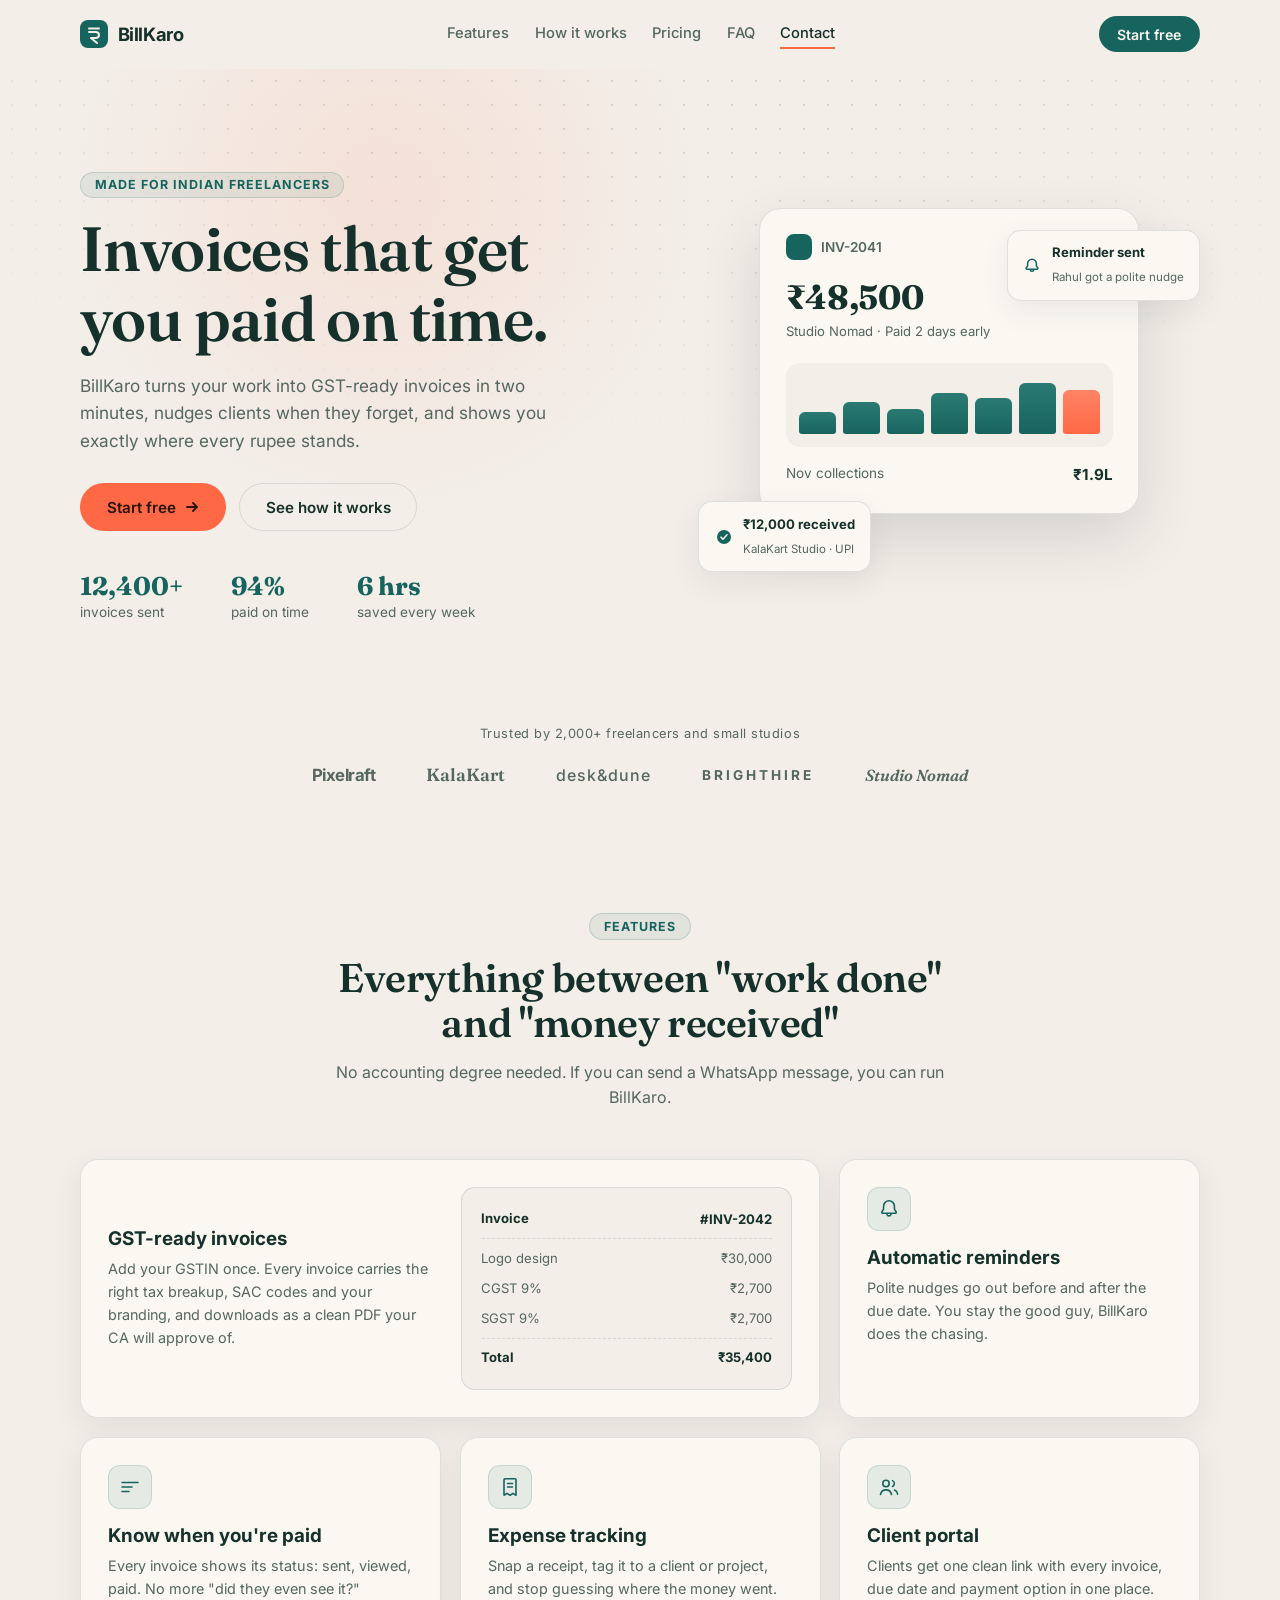
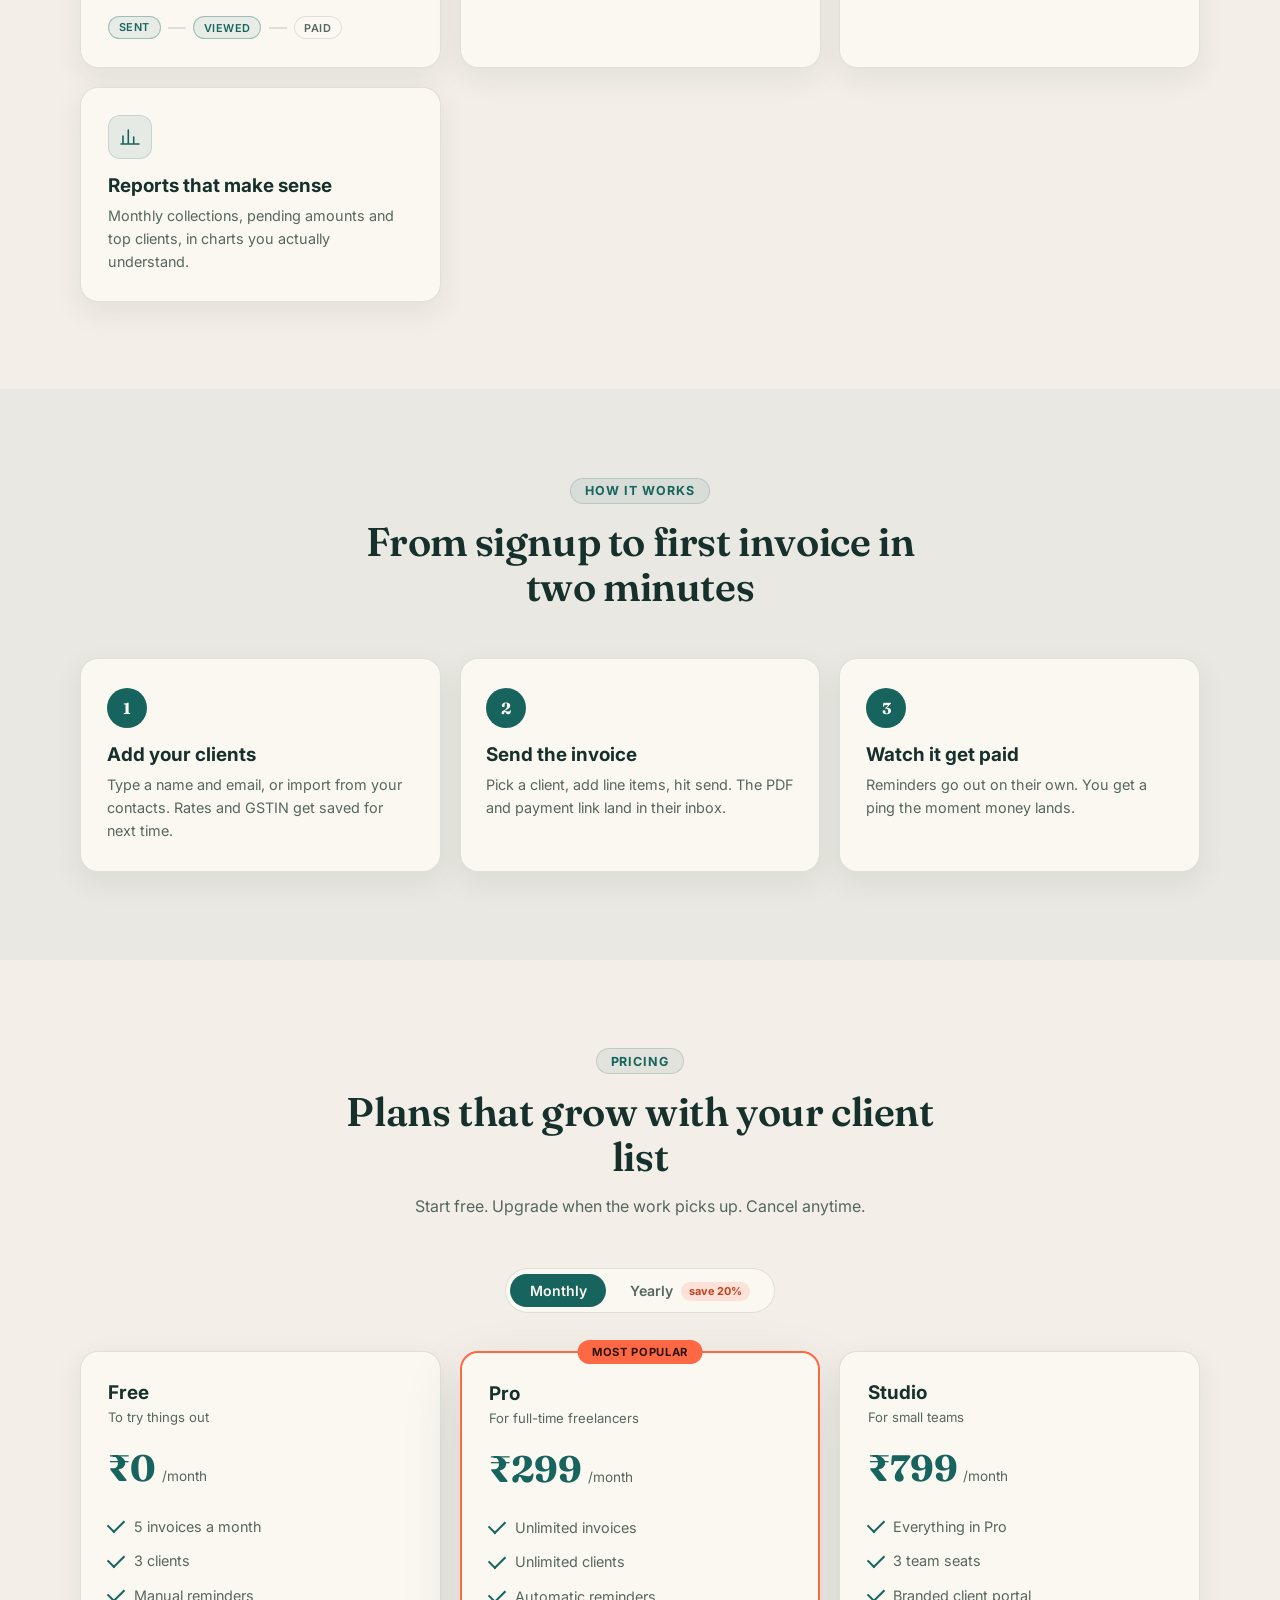
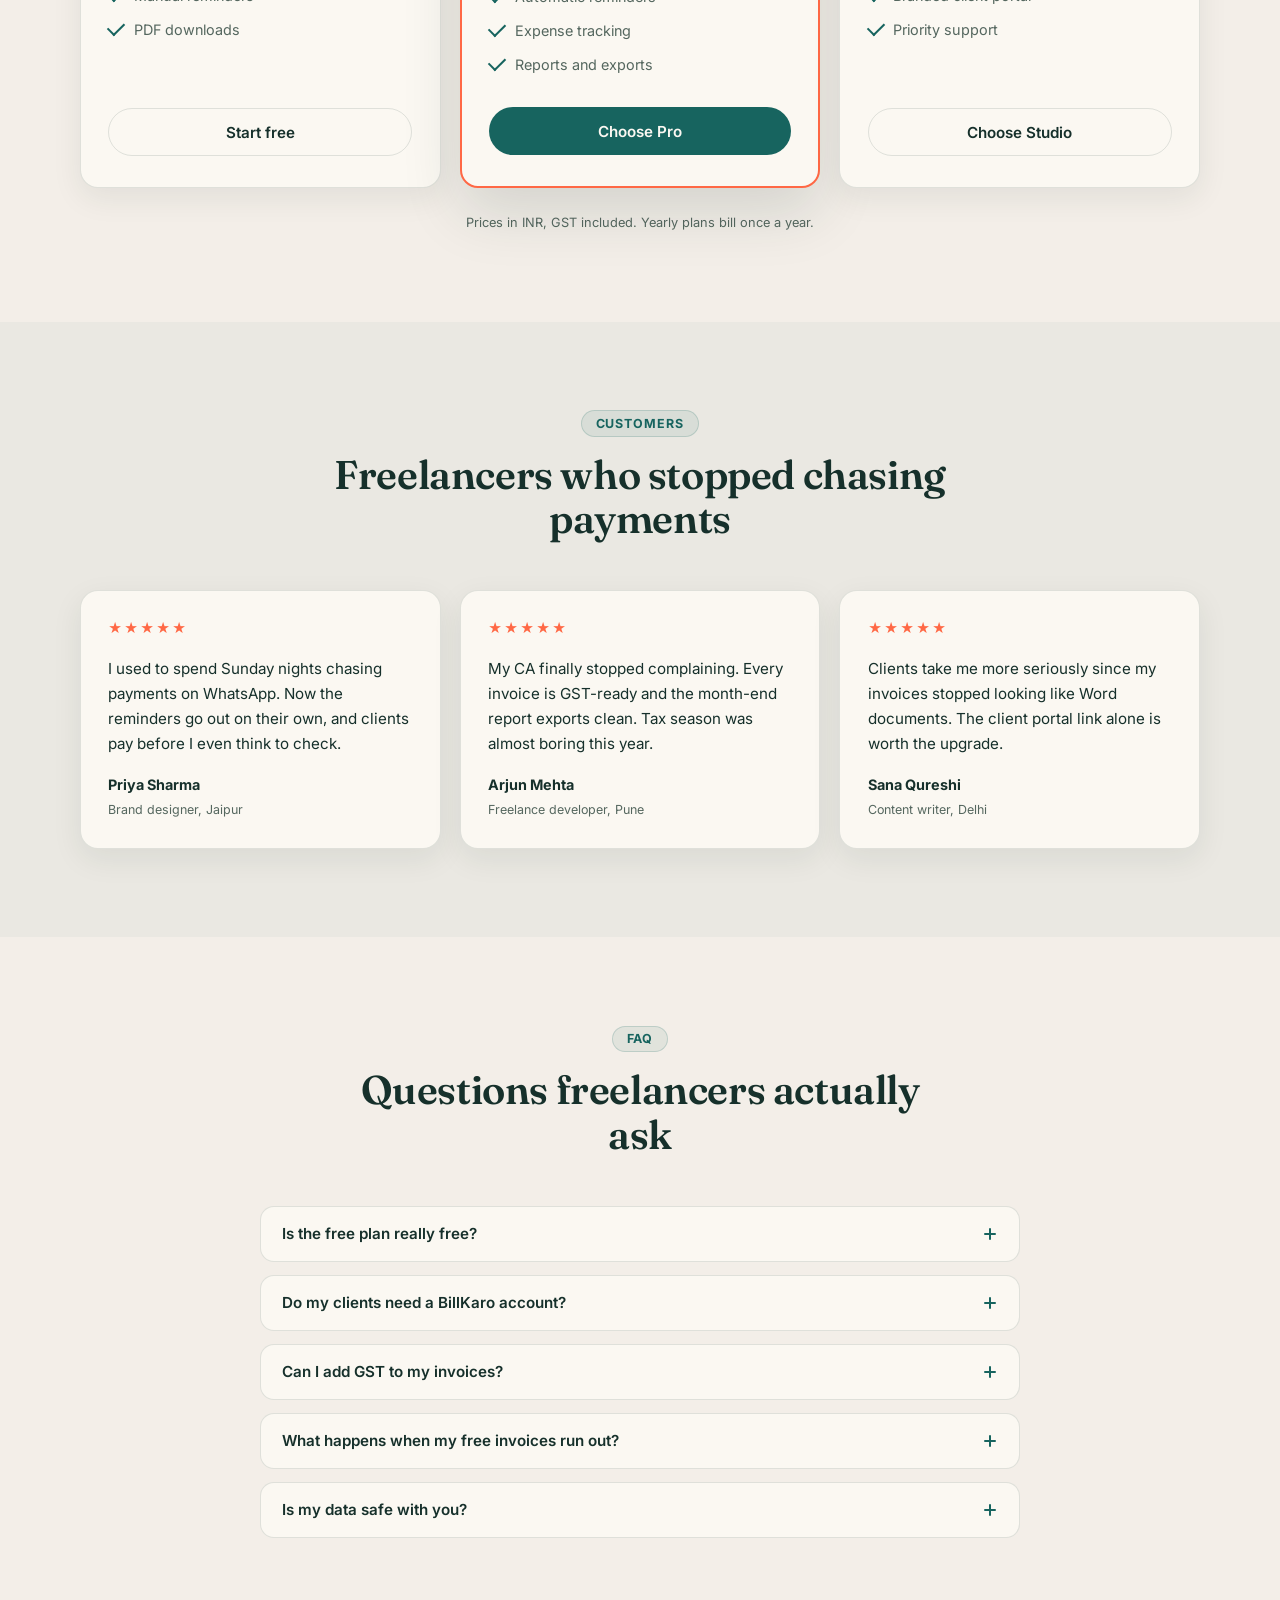
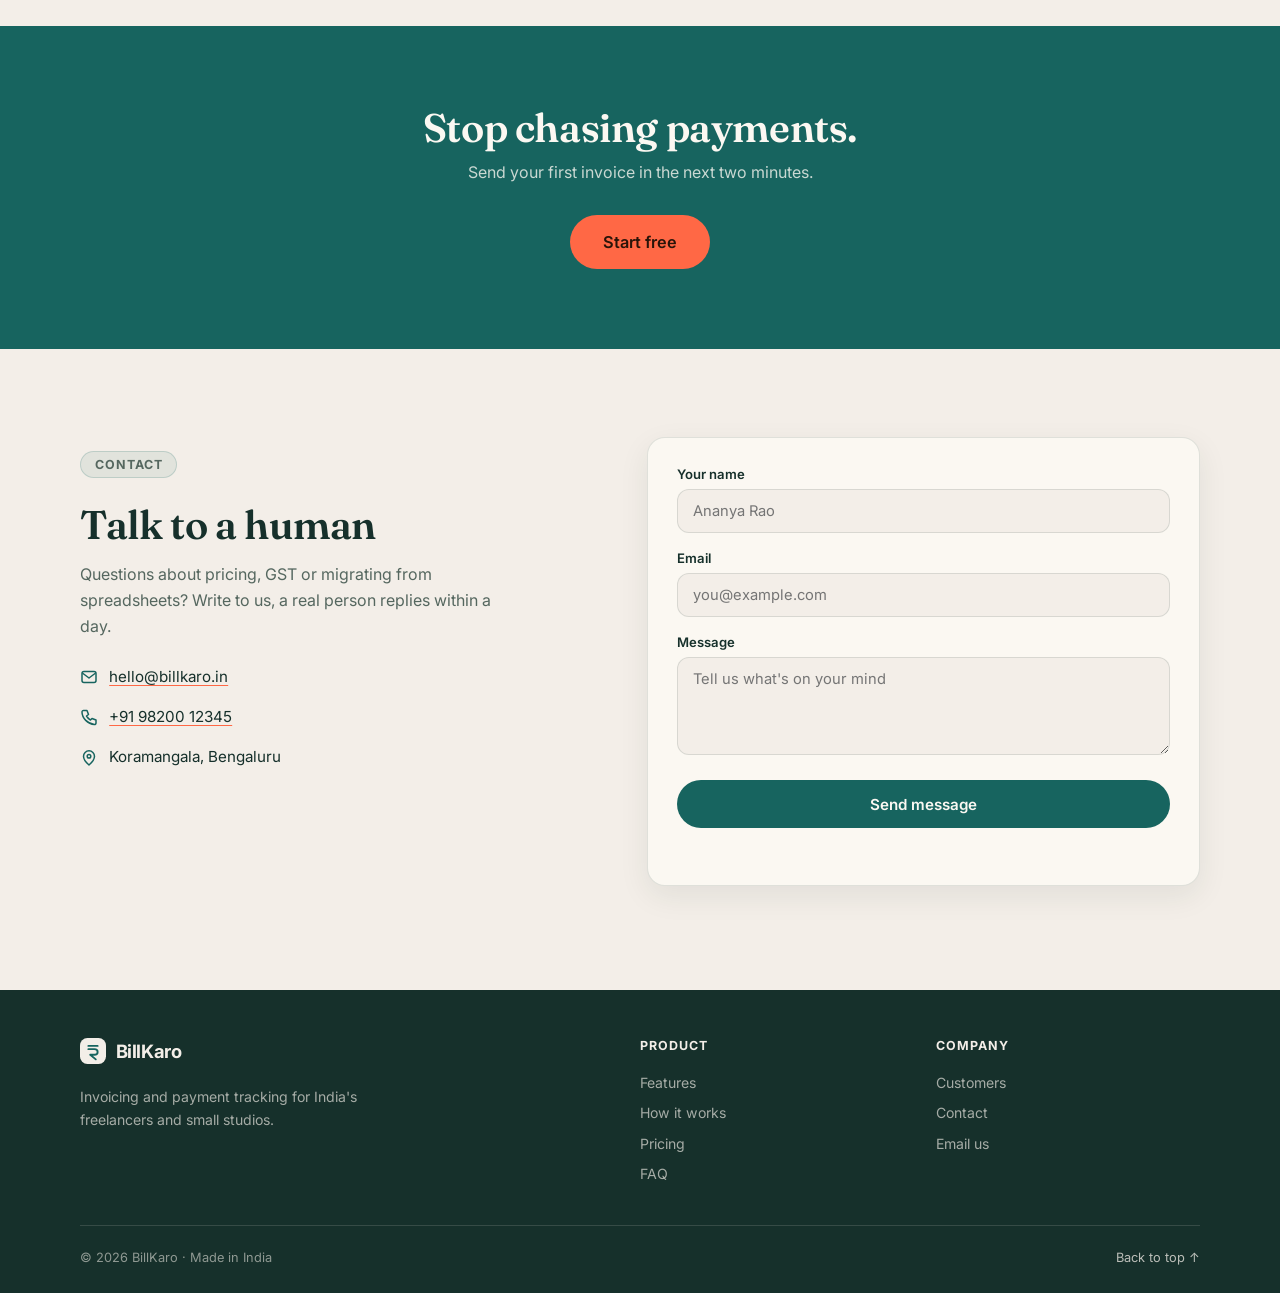
==== index.html @ c17f7e88 "Build BillKaro landing page Nav, hero with product mock, bento features, how-it-works, pricing toggl" ====
<!DOCTYPE html>
<html lang="en">
<head>
  <meta charset="UTF-8">
  <meta name="viewport" content="width=device-width, initial-scale=1.0">
  <title>BillKaro - Invoicing and payment tracking for Indian freelancers</title>
  <meta name="description" content="BillKaro helps Indian freelancers send GST-ready invoices, automate payment reminders and track every rupee. Start free, no card needed.">
  <meta property="og:title" content="BillKaro - Invoices that get you paid on time">
  <meta property="og:description" content="GST-ready invoices, automatic reminders and clean reports for Indian freelancers.">
  <meta property="og:type" content="website">
  <link rel="icon" type="image/svg+xml" href="assets/img/favicon.svg">
  <link rel="preconnect" href="https://fonts.googleapis.com">
  <link rel="preconnect" href="https://fonts.gstatic.com" crossorigin>
  <link href="https://fonts.googleapis.com/css2?family=Fraunces:opsz,wght@9..144,500;9..144,600;9..144,700&family=Inter:wght@400;500;600;700&display=swap" rel="stylesheet">
  <link rel="stylesheet" href="assets/css/styles.css">
</head>
<body>
  <a class="skip-link" href="#main">Skip to content</a>

  <header class="site-nav" id="siteNav">
    <div class="container nav-inner">
      <a class="brand" href="#top" aria-label="BillKaro home">
        <svg class="brand-mark" width="28" height="28" viewBox="0 0 28 28" fill="none" aria-hidden="true">
          <rect width="28" height="28" rx="8" fill="#17645F"/>
          <path d="M9 8.5h10M9 12h6.5c2.2 0 3.5 1.2 3.5 3s-1.3 3-3.5 3H11l6 5" stroke="#F3EEE8" stroke-width="2" stroke-linecap="round" stroke-linejoin="round"/>
        </svg>
        <span class="brand-name">BillKaro</span>
      </a>

      <nav class="nav-links" id="navLinks" aria-label="Main">
        <a href="#features">Features</a>
        <a href="#how">How it works</a>
        <a href="#pricing">Pricing</a>
        <a href="#faq">FAQ</a>
        <a href="#contact">Contact</a>
        <a href="#pricing" class="btn btn-primary btn-sm nav-cta-mobile">Start free</a>
      </nav>

      <div class="nav-actions">
        <a href="#pricing" class="btn btn-primary btn-sm">Start free</a>
        <button class="menu-toggle" id="menuToggle" aria-expanded="false" aria-controls="navLinks" aria-label="Open menu">
          <span></span><span></span><span></span>
        </button>
      </div>
    </div>
  </header>

  <main id="main">
    <!-- hero -->
    <section class="hero" id="top">
      <div class="hero-spotlight" id="heroSpotlight" aria-hidden="true"></div>
      <div class="container hero-grid">
        <div class="hero-copy">
          <p class="eyebrow reveal">Made for Indian freelancers</p>
          <h1 class="reveal">Invoices that get you paid on time.</h1>
          <p class="hero-sub reveal">BillKaro turns your work into GST-ready invoices in two minutes, nudges clients when they forget, and shows you exactly where every rupee stands.</p>
          <div class="hero-actions reveal">
            <a href="#pricing" class="btn btn-accent">Start free
              <svg width="16" height="16" viewBox="0 0 16 16" fill="none" aria-hidden="true"><path d="M3 8h10m0 0L9 4m4 4-4 4" stroke="currentColor" stroke-width="1.8" stroke-linecap="round" stroke-linejoin="round"/></svg>
            </a>
            <a href="#how" class="btn btn-ghost">See how it works</a>
          </div>
          <dl class="hero-stats reveal">
            <div class="stat">
              <dt><span class="count" data-count="12400">0</span>+</dt>
              <dd>invoices sent</dd>
            </div>
            <div class="stat">
              <dt><span class="count" data-count="94">0</span>%</dt>
              <dd>paid on time</dd>
            </div>
            <div class="stat">
              <dt><span class="count" data-count="6">0</span> hrs</dt>
              <dd>saved every week</dd>
            </div>
          </dl>
        </div>

        <div class="hero-visual reveal" aria-hidden="true">
          <div class="mock-card">
            <div class="mock-head">
              <span class="mock-logo"></span>
              <span class="mock-title">INV-2041</span>
              <span class="pill pill-paid">Paid</span>
            </div>
            <p class="mock-amount">₹48,500</p>
            <p class="mock-sub">Studio Nomad · Paid 2 days early</p>
            <div class="mock-chart">
              <span style="--h:38%"></span>
              <span style="--h:55%"></span>
              <span style="--h:44%"></span>
              <span style="--h:70%"></span>
              <span style="--h:62%"></span>
              <span style="--h:88%"></span>
              <span style="--h:76%"></span>
            </div>
            <div class="mock-foot">
              <span>Nov collections</span>
              <strong>₹1.9L</strong>
            </div>
          </div>
          <div class="float-card float-reminder">
            <svg width="18" height="18" viewBox="0 0 18 18" fill="none" aria-hidden="true"><path d="M9 2.2a4.4 4.4 0 0 0-4.4 4.4v2.4L3.2 11a.8.8 0 0 0 .7 1.2h10.2a.8.8 0 0 0 .7-1.2L13.4 9V6.6A4.4 4.4 0 0 0 9 2.2Zm-1.6 11a1.7 1.7 0 0 0 3.2 0" stroke="#17645F" stroke-width="1.5" stroke-linecap="round" stroke-linejoin="round"/></svg>
            <div>
              <strong>Reminder sent</strong>
              <span>Rahul got a polite nudge</span>
            </div>
          </div>
          <div class="float-card float-received">
            <svg width="18" height="18" viewBox="0 0 18 18" fill="none" aria-hidden="true"><circle cx="9" cy="9" r="7" fill="#17645F"/><path d="m6 9.2 2 2 4-4.4" stroke="#F3EEE8" stroke-width="1.6" stroke-linecap="round" stroke-linejoin="round"/></svg>
            <div>
              <strong>₹12,000 received</strong>
              <span>KalaKart Studio · UPI</span>
            </div>
          </div>
        </div>
      </div>
    </section>

    <!-- trust strip -->
    <section class="trust">
      <div class="container">
        <p class="trust-label reveal">Trusted by 2,000+ freelancers and small studios</p>
        <div class="trust-logos reveal" aria-label="Some of our customers">
          <span class="wordmark wm-1">Pixelraft</span>
          <span class="wordmark wm-2">KalaKart</span>
          <span class="wordmark wm-3">desk&amp;dune</span>
          <span class="wordmark wm-4">BRIGHTHIRE</span>
          <span class="wordmark wm-5">Studio Nomad</span>
        </div>
      </div>
    </section>

    <!-- features -->
    <section class="section" id="features">
      <div class="container">
        <div class="section-head reveal">
          <p class="eyebrow">Features</p>
          <h2>Everything between "work done" and "money received"</h2>
          <p class="section-sub">No accounting degree needed. If you can send a WhatsApp message, you can run BillKaro.</p>
        </div>

        <div class="bento">
          <article class="bento-card card-wide tilt reveal">
            <div class="bento-text">
              <h3>GST-ready invoices</h3>
              <p>Add your GSTIN once. Every invoice carries the right tax breakup, SAC codes and your branding, and downloads as a clean PDF your CA will approve of.</p>
            </div>
            <div class="mini-invoice" aria-hidden="true">
              <div class="mi-row mi-head"><span>Invoice</span><span>#INV-2042</span></div>
              <div class="mi-row"><span>Logo design</span><span>₹30,000</span></div>
              <div class="mi-row"><span>CGST 9%</span><span>₹2,700</span></div>
              <div class="mi-row"><span>SGST 9%</span><span>₹2,700</span></div>
              <div class="mi-row mi-total"><span>Total</span><span>₹35,400</span></div>
            </div>
          </article>

          <article class="bento-card tilt reveal">
            <span class="icon-chip" aria-hidden="true">
              <svg width="22" height="22" viewBox="0 0 22 22" fill="none"><path d="M11 2.8a5.4 5.4 0 0 0-5.4 5.4v2.9l-1.7 2.6a1 1 0 0 0 .9 1.5h12.4a1 1 0 0 0 .9-1.5l-1.7-2.6V8.2A5.4 5.4 0 0 0 11 2.8ZM9 16.4a2.1 2.1 0 0 0 4 0" stroke="#17645F" stroke-width="1.6" stroke-linecap="round" stroke-linejoin="round"/></svg>
            </span>
            <h3>Automatic reminders</h3>
            <p>Polite nudges go out before and after the due date. You stay the good guy, BillKaro does the chasing.</p>
          </article>

          <article class="bento-card tilt reveal">
            <span class="icon-chip" aria-hidden="true">
              <svg width="22" height="22" viewBox="0 0 22 22" fill="none"><path d="M3 6.5h16M3 11h10M3 15.5h7" stroke="#17645F" stroke-width="1.6" stroke-linecap="round"/></svg>
            </span>
            <h3>Know when you're paid</h3>
            <p>Every invoice shows its status: sent, viewed, paid. No more "did they even see it?"</p>
            <div class="status-line" aria-hidden="true">
              <span class="st done">Sent</span><i></i><span class="st done">Viewed</span><i></i><span class="st">Paid</span>
            </div>
          </article>

          <article class="bento-card tilt reveal">
            <span class="icon-chip" aria-hidden="true">
              <svg width="22" height="22" viewBox="0 0 22 22" fill="none"><path d="M6 2.8h10a1 1 0 0 1 1 1v15.4l-3-1.8-3 1.8-3-1.8-3 1.8V3.8a1 1 0 0 1 1-1Z" stroke="#17645F" stroke-width="1.6" stroke-linejoin="round"/><path d="M8.5 7.5h5M8.5 11h5" stroke="#17645F" stroke-width="1.6" stroke-linecap="round"/></svg>
            </span>
            <h3>Expense tracking</h3>
            <p>Snap a receipt, tag it to a client or project, and stop guessing where the money went.</p>
          </article>

          <article class="bento-card tilt reveal">
            <span class="icon-chip" aria-hidden="true">
              <svg width="22" height="22" viewBox="0 0 22 22" fill="none"><circle cx="8" cy="7.5" r="3.2" stroke="#17645F" stroke-width="1.6"/><path d="M2.5 18.5c.6-3 2.8-4.6 5.5-4.6s4.9 1.6 5.5 4.6M14.5 4.6a3.2 3.2 0 0 1 0 5.8M16.5 14.1c1.7.7 2.8 2.1 3.1 4" stroke="#17645F" stroke-width="1.6" stroke-linecap="round"/></svg>
            </span>
            <h3>Client portal</h3>
            <p>Clients get one clean link with every invoice, due date and payment option in one place.</p>
          </article>

          <article class="bento-card tilt reveal">
            <span class="icon-chip" aria-hidden="true">
              <svg width="22" height="22" viewBox="0 0 22 22" fill="none"><path d="M4 18V10M9.3 18V4M14.7 18v-7M20 18H2" stroke="#17645F" stroke-width="1.6" stroke-linecap="round"/></svg>
            </span>
            <h3>Reports that make sense</h3>
            <p>Monthly collections, pending amounts and top clients, in charts you actually understand.</p>
          </article>
        </div>
      </div>
    </section>

    <!-- how it works -->
    <section class="section section-tint" id="how">
      <div class="container">
        <div class="section-head reveal">
          <p class="eyebrow">How it works</p>
          <h2>From signup to first invoice in two minutes</h2>
        </div>
        <ol class="steps">
          <li class="step reveal">
            <span class="step-num">1</span>
            <h3>Add your clients</h3>
            <p>Type a name and email, or import from your contacts. Rates and GSTIN get saved for next time.</p>
          </li>
          <li class="step reveal">
            <span class="step-num">2</span>
            <h3>Send the invoice</h3>
            <p>Pick a client, add line items, hit send. The PDF and payment link land in their inbox.</p>
          </li>
          <li class="step reveal">
            <span class="step-num">3</span>
            <h3>Watch it get paid</h3>
            <p>Reminders go out on their own. You get a ping the moment money lands.</p>
          </li>
        </ol>
      </div>
    </section>

    <!-- pricing -->
    <section class="section" id="pricing">
      <div class="container">
        <div class="section-head reveal">
          <p class="eyebrow">Pricing</p>
          <h2>Plans that grow with your client list</h2>
          <p class="section-sub">Start free. Upgrade when the work picks up. Cancel anytime.</p>
        </div>

        <div class="billing-toggle reveal" role="group" aria-label="Billing period">
          <button type="button" class="toggle-opt active" id="optMonthly" aria-pressed="true">Monthly</button>
          <button type="button" class="toggle-opt" id="optYearly" aria-pressed="false">Yearly <span class="save-tag">save 20%</span></button>
        </div>

        <div class="plans">
          <article class="plan reveal">
            <h3>Free</h3>
            <p class="plan-for">To try things out</p>
            <p class="price"><span class="amount" data-monthly="₹0" data-yearly="₹0">₹0</span><span class="per">/month</span></p>
            <ul>
              <li>5 invoices a month</li>
              <li>3 clients</li>
              <li>Manual reminders</li>
              <li>PDF downloads</li>
            </ul>
            <button type="button" class="btn btn-ghost btn-block plan-pick" data-plan="Free">Start free</button>
          </article>

          <article class="plan plan-popular reveal">
            <span class="popular-tag">Most popular</span>
            <h3>Pro</h3>
            <p class="plan-for">For full-time freelancers</p>
            <p class="price"><span class="amount" data-monthly="₹299" data-yearly="₹239">₹299</span><span class="per">/month</span></p>
            <ul>
              <li>Unlimited invoices</li>
              <li>Unlimited clients</li>
              <li>Automatic reminders</li>
              <li>Expense tracking</li>
              <li>Reports and exports</li>
            </ul>
            <button type="button" class="btn btn-primary btn-block plan-pick" data-plan="Pro">Choose Pro</button>
          </article>

          <article class="plan reveal">
            <h3>Studio</h3>
            <p class="plan-for">For small teams</p>
            <p class="price"><span class="amount" data-monthly="₹799" data-yearly="₹639">₹799</span><span class="per">/month</span></p>
            <ul>
              <li>Everything in Pro</li>
              <li>3 team seats</li>
              <li>Branded client portal</li>
              <li>Priority support</li>
            </ul>
            <button type="button" class="btn btn-ghost btn-block plan-pick" data-plan="Studio">Choose Studio</button>
          </article>
        </div>
        <p class="plan-note reveal" id="billingNote">Prices in INR, GST included. Yearly plans bill once a year.</p>
      </div>
    </section>

    <!-- testimonials -->
    <section class="section section-tint" id="stories">
      <div class="container">
        <div class="section-head reveal">
          <p class="eyebrow">Customers</p>
          <h2>Freelancers who stopped chasing payments</h2>
        </div>
        <div class="quotes">
          <figure class="quote reveal">
            <div class="stars" aria-label="5 out of 5 stars">★★★★★</div>
            <blockquote>I used to spend Sunday nights chasing payments on WhatsApp. Now the reminders go out on their own, and clients pay before I even think to check.</blockquote>
            <figcaption>
              <strong>Priya Sharma</strong>
              <span>Brand designer, Jaipur</span>
            </figcaption>
          </figure>
          <figure class="quote reveal">
            <div class="stars" aria-label="5 out of 5 stars">★★★★★</div>
            <blockquote>My CA finally stopped complaining. Every invoice is GST-ready and the month-end report exports clean. Tax season was almost boring this year.</blockquote>
            <figcaption>
              <strong>Arjun Mehta</strong>
              <span>Freelance developer, Pune</span>
            </figcaption>
          </figure>
          <figure class="quote reveal">
            <div class="stars" aria-label="5 out of 5 stars">★★★★★</div>
            <blockquote>Clients take me more seriously since my invoices stopped looking like Word documents. The client portal link alone is worth the upgrade.</blockquote>
            <figcaption>
              <strong>Sana Qureshi</strong>
              <span>Content writer, Delhi</span>
            </figcaption>
          </figure>
        </div>
      </div>
    </section>

    <!-- faq -->
    <section class="section" id="faq">
      <div class="container container-narrow">
        <div class="section-head reveal">
          <p class="eyebrow">FAQ</p>
          <h2>Questions freelancers actually ask</h2>
        </div>
        <div class="faq-list">
          <div class="faq-item reveal">
            <button type="button" class="faq-q" aria-expanded="false">
              Is the free plan really free?
              <span class="faq-icon" aria-hidden="true"></span>
            </button>
            <div class="faq-a"><p>Yes. 5 invoices and 3 clients every month, forever, no card needed. We make money when growing freelancers upgrade to Pro.</p></div>
          </div>
          <div class="faq-item reveal">
            <button type="button" class="faq-q" aria-expanded="false">
              Do my clients need a BillKaro account?
              <span class="faq-icon" aria-hidden="true"></span>
            </button>
            <div class="faq-a"><p>No. They get an email with the invoice PDF and a payment link. Everything works from that one link, no signup on their side.</p></div>
          </div>
          <div class="faq-item reveal">
            <button type="button" class="faq-q" aria-expanded="false">
              Can I add GST to my invoices?
              <span class="faq-icon" aria-hidden="true"></span>
            </button>
            <div class="faq-a"><p>Yes. Add your GSTIN once and every invoice shows CGST, SGST or IGST with the right breakup automatically.</p></div>
          </div>
          <div class="faq-item reveal">
            <button type="button" class="faq-q" aria-expanded="false">
              What happens when my free invoices run out?
              <span class="faq-icon" aria-hidden="true"></span>
            </button>
            <div class="faq-a"><p>Nothing scary. Your data stays safe, you can still view everything, and new invoices wait until the month resets or you upgrade.</p></div>
          </div>
          <div class="faq-item reveal">
            <button type="button" class="faq-q" aria-expanded="false">
              Is my data safe with you?
              <span class="faq-icon" aria-hidden="true"></span>
            </button>
            <div class="faq-a"><p>Your data is encrypted, backed up daily, and never sold. Export everything and leave anytime with two clicks.</p></div>
          </div>
        </div>
      </div>
    </section>

    <!-- cta band -->
    <section class="cta-band">
      <div class="container cta-inner reveal">
        <h2>Stop chasing payments.</h2>
        <p>Send your first invoice in the next two minutes.</p>
        <a href="#pricing" class="btn btn-accent btn-lg">Start free</a>
      </div>
    </section>

    <!-- contact -->
    <section class="section" id="contact">
      <div class="container contact-grid">
        <div class="contact-copy reveal">
          <p class="eyebrow">Contact</p>
          <h2>Talk to a human</h2>
          <p>Questions about pricing, GST or migrating from spreadsheets? Write to us, a real person replies within a day.</p>
          <ul class="contact-list">
            <li>
              <svg width="18" height="18" viewBox="0 0 18 18" fill="none" aria-hidden="true"><rect x="2" y="3.5" width="14" height="11" rx="2" stroke="#17645F" stroke-width="1.5"/><path d="m3 5.5 6 4.5 6-4.5" stroke="#17645F" stroke-width="1.5" stroke-linecap="round" stroke-linejoin="round"/></svg>
              <a href="mailto:hello@billkaro.in">hello@billkaro.in</a>
            </li>
            <li>
              <svg width="18" height="18" viewBox="0 0 18 18" fill="none" aria-hidden="true"><path d="M4 2.5h3l1.5 4-2 1.5a11 11 0 0 0 4 4L12 10.5l4 1.5v3a1.5 1.5 0 0 1-1.6 1.5C7.8 16 2 10.2 2 4.1A1.5 1.5 0 0 1 4 2.5Z" stroke="#17645F" stroke-width="1.5" stroke-linejoin="round"/></svg>
              <a href="tel:+919820012345">+91 98200 12345</a>
            </li>
            <li>
              <svg width="18" height="18" viewBox="0 0 18 18" fill="none" aria-hidden="true"><path d="M9 16s5.5-4.6 5.5-8.7A5.5 5.5 0 0 0 3.5 7.3C3.5 11.4 9 16 9 16Z" stroke="#17645F" stroke-width="1.5" stroke-linejoin="round"/><circle cx="9" cy="7.3" r="1.8" stroke="#17645F" stroke-width="1.5"/></svg>
              <span>Koramangala, Bengaluru</span>
            </li>
          </ul>
        </div>

        <div class="contact-form-wrap reveal">
          <form id="contactForm" class="contact-form" novalidate>
            <div class="field">
              <label for="cfName">Your name</label>
              <input type="text" id="cfName" name="name" autocomplete="name" placeholder="Ananya Rao">
              <p class="field-error" id="errName" hidden></p>
            </div>
            <div class="field">
              <label for="cfEmail">Email</label>
              <input type="email" id="cfEmail" name="email" autocomplete="email" placeholder="you@example.com">
              <p class="field-error" id="errEmail" hidden></p>
            </div>
            <div class="field">
              <label for="cfMsg">Message</label>
              <textarea id="cfMsg" name="message" rows="4" placeholder="Tell us what's on your mind"></textarea>
              <p class="field-error" id="errMsg" hidden></p>
            </div>
            <input type="text" name="company" id="cfCompany" class="hp-field" tabindex="-1" autocomplete="off" aria-hidden="true">
            <button type="submit" class="btn btn-primary btn-block" id="cfSubmit">Send message</button>
            <p class="form-note" id="formNote" role="status"></p>
          </form>
          <div class="form-success" id="formSuccess" hidden>
            <svg width="44" height="44" viewBox="0 0 44 44" fill="none" aria-hidden="true"><circle cx="22" cy="22" r="20" fill="#17645F"/><path d="m14 22.5 5.5 5.5L30 17" stroke="#F3EEE8" stroke-width="2.5" stroke-linecap="round" stroke-linejoin="round"/></svg>
            <h3>Message sent</h3>
            <p id="successText">Thanks! We'll write back within a day.</p>
            <button type="button" class="btn btn-ghost" id="sendAnother">Send another message</button>
          </div>
        </div>
      </div>
    </section>
  </main>

  <footer class="site-footer">
    <div class="container footer-grid">
      <div class="footer-brand">
        <a class="brand" href="#top" aria-label="BillKaro home">
          <svg class="brand-mark" width="26" height="26" viewBox="0 0 28 28" fill="none" aria-hidden="true">
            <rect width="28" height="28" rx="8" fill="#F3EEE8"/>
            <path d="M9 8.5h10M9 12h6.5c2.2 0 3.5 1.2 3.5 3s-1.3 3-3.5 3H11l6 5" stroke="#17645F" stroke-width="2" stroke-linecap="round" stroke-linejoin="round"/>
          </svg>
          <span class="brand-name">BillKaro</span>
        </a>
        <p>Invoicing and payment tracking for India's freelancers and small studios.</p>
      </div>
      <nav class="footer-col" aria-label="Product">
        <h4>Product</h4>
        <a href="#features">Features</a>
        <a href="#how">How it works</a>
        <a href="#pricing">Pricing</a>
        <a href="#faq">FAQ</a>
      </nav>
      <nav class="footer-col" aria-label="Company">
        <h4>Company</h4>
        <a href="#stories">Customers</a>
        <a href="#contact">Contact</a>
        <a href="mailto:hello@billkaro.in">Email us</a>
      </nav>
    </div>
    <div class="container footer-bottom">
      <p>© <span id="year">2026</span> BillKaro · Made in India</p>
      <a href="#top" class="to-top-link">Back to top ↑</a>
    </div>
  </footer>

  <button type="button" class="to-top" id="toTop" aria-label="Back to top" hidden>↑</button>

  <script src="assets/js/main.js" defer></script>
</body>
</html>
---- assets/css/styles.css ----
/* BillKaro styles
   Palette: ivory base, teal secondary, coral only for CTAs and highlights */

:root {
  --bg: #F3EEE8;
  --surface: #FBF8F2;
  --ink: #16302B;
  --muted: #55675F;
  --teal: #17645F;
  --teal-dark: #0F4A46;
  --coral: #FF6845;
  --coral-dark: #C2401F;
  --line: rgba(22, 48, 43, 0.12);
  --radius: 18px;
  --shadow: 0 10px 30px rgba(22, 48, 43, 0.08);
  --shadow-lg: 0 24px 60px rgba(22, 48, 43, 0.14);
}

* { box-sizing: border-box; margin: 0; padding: 0; }

html { scroll-behavior: smooth; }

body {
  font-family: "Inter", system-ui, -apple-system, sans-serif;
  background: var(--bg);
  color: var(--ink);
  line-height: 1.6;
  overflow-x: hidden;
}

img, svg { display: block; max-width: 100%; }
a { color: inherit; }

h1, h2, h3 {
  font-family: "Fraunces", Georgia, serif;
  font-weight: 600;
  line-height: 1.12;
  letter-spacing: -0.01em;
}

h1 { font-size: clamp(2.4rem, 5.2vw, 3.9rem); }
h2 { font-size: clamp(1.7rem, 3.4vw, 2.5rem); }
h3 { font-size: 1.18rem; font-family: "Inter", sans-serif; font-weight: 700; letter-spacing: 0; }

.container {
  width: min(1120px, 92%);
  margin: 0 auto;
}

.container-narrow { width: min(760px, 92%); }

.skip-link {
  position: absolute;
  left: 1rem;
  top: -4rem;
  background: var(--teal);
  color: #fff;
  padding: 0.6rem 1rem;
  border-radius: 8px;
  z-index: 200;
  transition: top 0.2s;
}
.skip-link:focus { top: 1rem; }

/* buttons */
.btn {
  display: inline-flex;
  align-items: center;
  justify-content: center;
  gap: 0.5rem;
  padding: 0.85rem 1.6rem;
  border-radius: 999px;
  border: 1.5px solid transparent;
  font: 600 0.95rem "Inter", sans-serif;
  text-decoration: none;
  cursor: pointer;
  transition: transform 0.15s ease, box-shadow 0.15s ease, background 0.15s ease;
}
.btn:active { transform: translateY(1px); }
.btn-primary { background: var(--teal); color: #FBF8F2; }
.btn-primary:hover { background: var(--teal-dark); box-shadow: var(--shadow); }
.btn-accent { background: var(--coral); color: #2A1409; }
.btn-accent:hover { box-shadow: 0 12px 28px rgba(255, 104, 69, 0.35); transform: translateY(-2px); }
.btn-ghost { border-color: var(--line); color: var(--ink); background: transparent; }
.btn-ghost:hover { border-color: var(--teal); color: var(--teal); }
.btn-sm { padding: 0.55rem 1.1rem; font-size: 0.88rem; }
.btn-lg { padding: 1rem 2rem; font-size: 1.02rem; }
.btn-block { width: 100%; }

.eyebrow {
  display: inline-block;
  font: 700 0.78rem "Inter", sans-serif;
  letter-spacing: 0.08em;
  text-transform: uppercase;
  color: var(--teal);
  background: rgba(23, 100, 95, 0.08);
  border: 1px solid rgba(23, 100, 95, 0.18);
  padding: 0.3rem 0.85rem;
  border-radius: 999px;
  margin-bottom: 1rem;
}

/* nav */
.site-nav {
  position: sticky;
  top: 0;
  z-index: 100;
  background: rgba(243, 238, 232, 0.82);
  backdrop-filter: blur(12px);
  -webkit-backdrop-filter: blur(12px);
  border-bottom: 1px solid transparent;
  transition: border-color 0.2s, box-shadow 0.2s;
}
.site-nav.scrolled { border-bottom-color: var(--line); box-shadow: 0 4px 20px rgba(22, 48, 43, 0.06); }

.nav-inner {
  display: flex;
  align-items: center;
  justify-content: space-between;
  gap: 1rem;
  height: 68px;
}

.brand { display: inline-flex; align-items: center; gap: 0.6rem; text-decoration: none; }
.brand-name { font: 700 1.15rem "Inter", sans-serif; letter-spacing: -0.02em; }

.nav-links { display: flex; align-items: center; gap: 1.6rem; }
.nav-links a {
  text-decoration: none;
  font: 500 0.92rem "Inter", sans-serif;
  color: var(--muted);
  padding: 0.3rem 0;
  border-bottom: 2px solid transparent;
  transition: color 0.15s, border-color 0.15s;
}
.nav-links a:hover, .nav-links a.active { color: var(--ink); border-bottom-color: var(--coral); }
.nav-cta-mobile { display: none; }

.nav-actions { display: flex; align-items: center; gap: 0.7rem; }

.menu-toggle {
  display: none;
  flex-direction: column;
  gap: 5px;
  background: none;
  border: 0;
  padding: 8px;
  cursor: pointer;
}
.menu-toggle span {
  width: 22px;
  height: 2px;
  background: var(--ink);
  border-radius: 2px;
  transition: transform 0.2s, opacity 0.2s;
}
.menu-toggle[aria-expanded="true"] span:nth-child(1) { transform: translateY(7px) rotate(45deg); }
.menu-toggle[aria-expanded="true"] span:nth-child(2) { opacity: 0; }
.menu-toggle[aria-expanded="true"] span:nth-child(3) { transform: translateY(-7px) rotate(-45deg); }

/* hero */
.hero {
  position: relative;
  padding: clamp(3.5rem, 8vw, 6.5rem) 0 clamp(3rem, 6vw, 5rem);
  background-image: radial-gradient(rgba(22, 48, 43, 0.13) 1px, transparent 1px);
  background-size: 24px 24px;
  overflow: hidden;
}
.hero::before {
  content: "";
  position: absolute;
  inset: 0;
  background: radial-gradient(ellipse 70% 60% at 50% 0%, transparent 30%, var(--bg) 100%);
  pointer-events: none;
}

.hero-spotlight {
  position: absolute;
  inset: 0;
  background: radial-gradient(480px circle at var(--mx, 30%) var(--my, 20%), rgba(255, 104, 69, 0.10), transparent 65%);
  pointer-events: none;
}

.hero-grid {
  position: relative;
  display: grid;
  grid-template-columns: 1.05fr 0.95fr;
  gap: clamp(2rem, 5vw, 4rem);
  align-items: center;
}

.hero-sub {
  font-size: 1.08rem;
  color: var(--muted);
  max-width: 46ch;
  margin: 1.1rem 0 1.8rem;
}

.hero-actions { display: flex; flex-wrap: wrap; gap: 0.8rem; margin-bottom: 2.4rem; }

.hero-stats {
  display: flex;
  gap: clamp(1.5rem, 4vw, 3rem);
  flex-wrap: wrap;
}
.hero-stats .stat dt {
  font: 700 1.6rem "Fraunces", serif;
  color: var(--teal);
}
.hero-stats .stat dd { font-size: 0.85rem; color: var(--muted); }

/* hero mock */
.hero-visual { position: relative; min-height: 380px; }

.mock-card {
  background: var(--surface);
  border: 1px solid var(--line);
  border-radius: 22px;
  box-shadow: var(--shadow-lg);
  padding: 1.6rem;
  max-width: 380px;
  margin: 0 auto;
  position: relative;
  z-index: 1;
}
.mock-head { display: flex; align-items: center; gap: 0.6rem; margin-bottom: 1rem; }
.mock-logo {
  width: 26px; height: 26px;
  border-radius: 8px;
  background: var(--teal);
}
.mock-title { font: 600 0.85rem "Inter", sans-serif; color: var(--muted); }
.pill {
  margin-left: auto;
  font: 700 0.7rem "Inter", sans-serif;
  letter-spacing: 0.05em;
  text-transform: uppercase;
  padding: 0.25rem 0.7rem;
  border-radius: 999px;
}
.pill-paid { background: rgba(23, 100, 95, 0.12); color: var(--teal); }
.mock-amount { font: 700 2.1rem "Fraunces", serif; letter-spacing: -0.01em; }
.mock-sub { font-size: 0.82rem; color: var(--muted); margin: 0.2rem 0 1.3rem; }

.mock-chart {
  display: flex;
  align-items: flex-end;
  gap: 7px;
  height: 84px;
  padding: 0.8rem;
  background: var(--bg);
  border-radius: 14px;
  margin-bottom: 1rem;
}
.mock-chart span {
  flex: 1;
  height: var(--h, 50%);
  min-height: 8%;
  border-radius: 6px 6px 3px 3px;
  background: linear-gradient(180deg, #2A7A73, var(--teal));
}
.mock-chart span:last-child { background: linear-gradient(180deg, #FF8465, var(--coral)); }

.mock-foot {
  display: flex;
  justify-content: space-between;
  font-size: 0.85rem;
  color: var(--muted);
}
.mock-foot strong { color: var(--ink); font-size: 0.95rem; }

.float-card {
  position: absolute;
  display: flex;
  align-items: center;
  gap: 0.65rem;
  background: var(--surface);
  border: 1px solid var(--line);
  border-radius: 14px;
  box-shadow: var(--shadow);
  padding: 0.7rem 0.95rem;
  z-index: 2;
}
.float-card strong { display: block; font-size: 0.82rem; }
.float-card span { font-size: 0.72rem; color: var(--muted); }
.float-reminder { top: 6%; right: 0; }
.float-received { bottom: 4%; left: 0; }

/* trust strip */
.trust { padding: 1.5rem 0 2.5rem; }
.trust-label { text-align: center; font-size: 0.8rem; color: var(--muted); letter-spacing: 0.04em; margin-bottom: 1.2rem; }
.trust-logos {
  display: flex;
  justify-content: center;
  align-items: center;
  gap: clamp(1.4rem, 4.5vw, 3.2rem);
  flex-wrap: wrap;
  opacity: 0.75;
}
.wordmark { white-space: nowrap; color: var(--muted); }
.wm-1 { font: 700 1.05rem "Inter", sans-serif; letter-spacing: -0.03em; }
.wm-2 { font: 600 1.1rem "Fraunces", serif; }
.wm-3 { font: 500 1rem "Inter", sans-serif; letter-spacing: 0.06em; }
.wm-4 { font: 700 0.85rem "Inter", sans-serif; letter-spacing: 0.22em; }
.wm-5 { font: 600 1rem "Fraunces", serif; font-style: italic; }

/* generic sections */
.section { padding: clamp(3.5rem, 7vw, 5.5rem) 0; }
.section-tint { background: rgba(23, 100, 95, 0.045); }
.section-head { text-align: center; max-width: 620px; margin: 0 auto 3rem; }
.section-sub { color: var(--muted); margin-top: 0.9rem; }

/* bento */
.bento {
  display: grid;
  grid-template-columns: repeat(6, 1fr);
  gap: 1.2rem;
}
.bento-card {
  grid-column: span 2;
  background: var(--surface);
  border: 1px solid var(--line);
  border-radius: var(--radius);
  padding: 1.7rem;
  box-shadow: var(--shadow);
  transition: box-shadow 0.2s ease;
  transform-style: preserve-3d;
  will-change: transform;
}
.bento-card:hover { box-shadow: var(--shadow-lg); }
.bento-card h3 { margin: 1rem 0 0.5rem; }
.bento-card p { font-size: 0.9rem; color: var(--muted); }
.card-wide {
  grid-column: span 4;
  display: grid;
  grid-template-columns: 1fr 1fr;
  gap: 1.4rem;
  align-items: center;
}
.card-wide h3 { margin-top: 0; }

.icon-chip {
  display: inline-flex;
  align-items: center;
  justify-content: center;
  width: 44px;
  height: 44px;
  border-radius: 12px;
  background: rgba(23, 100, 95, 0.09);
  border: 1px solid rgba(23, 100, 95, 0.16);
}

.mini-invoice {
  background: var(--bg);
  border: 1px solid var(--line);
  border-radius: 14px;
  padding: 1rem 1.2rem;
  font-size: 0.82rem;
}
.mi-row { display: flex; justify-content: space-between; padding: 0.28rem 0; color: var(--muted); }
.mi-head { font-weight: 700; color: var(--ink); border-bottom: 1px dashed var(--line); margin-bottom: 0.3rem; padding-bottom: 0.5rem; }
.mi-total { font-weight: 700; color: var(--ink); border-top: 1px dashed var(--line); margin-top: 0.3rem; padding-top: 0.5rem; }

.status-line {
  display: flex;
  align-items: center;
  gap: 0.45rem;
  margin-top: 1rem;
}
.status-line .st {
  font: 600 0.68rem "Inter", sans-serif;
  letter-spacing: 0.05em;
  text-transform: uppercase;
  color: var(--muted);
  border: 1px solid var(--line);
  padding: 0.22rem 0.6rem;
  border-radius: 999px;
}
.status-line .st.done { color: var(--teal); border-color: rgba(23, 100, 95, 0.35); background: rgba(23, 100, 95, 0.08); }
.status-line i { flex: 1; max-width: 18px; height: 1.5px; background: var(--line); }

/* steps */
.steps {
  display: grid;
  grid-template-columns: repeat(3, 1fr);
  gap: 1.2rem;
  list-style: none;
  counter-reset: step;
  position: relative;
}
.step {
  background: var(--surface);
  border: 1px solid var(--line);
  border-radius: var(--radius);
  padding: 1.8rem 1.6rem;
  box-shadow: var(--shadow);
  position: relative;
}
.step-num {
  display: inline-flex;
  align-items: center;
  justify-content: center;
  width: 40px;
  height: 40px;
  border-radius: 50%;
  background: var(--teal);
  color: #FBF8F2;
  font: 700 1rem "Fraunces", serif;
  margin-bottom: 1rem;
}
.step h3 { margin-bottom: 0.5rem; }
.step p { font-size: 0.9rem; color: var(--muted); }

/* pricing */
.billing-toggle {
  display: flex;
  justify-content: center;
  gap: 0.3rem;
  background: var(--surface);
  border: 1px solid var(--line);
  border-radius: 999px;
  padding: 0.3rem;
  width: max-content;
  margin: 0 auto 2.4rem;
}
.toggle-opt {
  border: 0;
  background: transparent;
  padding: 0.5rem 1.2rem;
  border-radius: 999px;
  font: 600 0.88rem "Inter", sans-serif;
  color: var(--muted);
  cursor: pointer;
  transition: background 0.15s, color 0.15s;
}
.toggle-opt.active { background: var(--teal); color: #FBF8F2; }
.save-tag {
  font-size: 0.68rem;
  font-weight: 700;
  color: var(--coral-dark);
  background: rgba(255, 104, 69, 0.15);
  padding: 0.15rem 0.5rem;
  border-radius: 999px;
  margin-left: 0.3rem;
}
.toggle-opt.active .save-tag { background: rgba(251, 248, 242, 0.2); color: #FBF8F2; }

.plans {
  display: grid;
  grid-template-columns: repeat(3, 1fr);
  gap: 1.2rem;
  align-items: stretch;
}
.plan {
  background: var(--surface);
  border: 1px solid var(--line);
  border-radius: var(--radius);
  padding: 1.9rem 1.7rem;
  box-shadow: var(--shadow);
  display: flex;
  flex-direction: column;
  position: relative;
}
.plan-popular {
  border: 2px solid var(--coral);
  box-shadow: var(--shadow-lg);
}
.popular-tag {
  position: absolute;
  top: -13px;
  left: 50%;
  transform: translateX(-50%);
  background: var(--coral);
  color: #2A1409;
  font: 700 0.7rem "Inter", sans-serif;
  letter-spacing: 0.06em;
  text-transform: uppercase;
  padding: 0.3rem 0.9rem;
  border-radius: 999px;
  white-space: nowrap;
}
.plan-for { font-size: 0.82rem; color: var(--muted); margin: 0.2rem 0 1.1rem; }
.price { display: flex; align-items: baseline; gap: 0.35rem; margin-bottom: 1.2rem; }
.price .amount { font: 700 2.3rem "Fraunces", serif; color: var(--teal); transition: opacity 0.15s; }
.price .per { font-size: 0.85rem; color: var(--muted); }
.plan ul { list-style: none; margin-bottom: 1.6rem; flex: 1; }
.plan li {
  font-size: 0.9rem;
  color: var(--muted);
  padding: 0.35rem 0 0.35rem 1.6rem;
  position: relative;
}
.plan li::before {
  content: "";
  position: absolute;
  left: 0;
  top: 0.62rem;
  width: 14px;
  height: 8px;
  border-left: 2px solid var(--teal);
  border-bottom: 2px solid var(--teal);
  transform: rotate(-45deg);
}
.plan-note { text-align: center; font-size: 0.8rem; color: var(--muted); margin-top: 1.6rem; }

/* testimonials */
.quotes {
  display: grid;
  grid-template-columns: repeat(3, 1fr);
  gap: 1.2rem;
}
.quote {
  background: var(--surface);
  border: 1px solid var(--line);
  border-radius: var(--radius);
  padding: 1.7rem;
  box-shadow: var(--shadow);
  display: flex;
  flex-direction: column;
  gap: 1rem;
}
.stars { color: var(--coral); letter-spacing: 0.15em; font-size: 0.85rem; }
.quote blockquote { font-size: 0.95rem; line-height: 1.65; }
.quote figcaption { margin-top: auto; }
.quote figcaption strong { display: block; font-size: 0.9rem; }
.quote figcaption span { font-size: 0.78rem; color: var(--muted); }

/* faq */
.faq-list { display: flex; flex-direction: column; gap: 0.8rem; }
.faq-item {
  background: var(--surface);
  border: 1px solid var(--line);
  border-radius: 14px;
  overflow: hidden;
}
.faq-q {
  width: 100%;
  display: flex;
  justify-content: space-between;
  align-items: center;
  gap: 1rem;
  background: none;
  border: 0;
  padding: 1.1rem 1.3rem;
  font: 600 0.95rem "Inter", sans-serif;
  color: var(--ink);
  text-align: left;
  cursor: pointer;
}
.faq-icon {
  position: relative;
  flex: 0 0 16px;
  width: 16px;
  height: 16px;
}
.faq-icon::before, .faq-icon::after {
  content: "";
  position: absolute;
  inset: 0;
  margin: auto;
  width: 12px;
  height: 2px;
  background: var(--teal);
  border-radius: 2px;
  transition: transform 0.2s;
}
.faq-icon::after { transform: rotate(90deg); }
.faq-q[aria-expanded="true"] .faq-icon::after { transform: rotate(0); }
.faq-a {
  max-height: 0;
  overflow: hidden;
  transition: max-height 0.25s ease;
}
.faq-a p {
  padding: 0 1.3rem 1.2rem;
  font-size: 0.9rem;
  color: var(--muted);
}

/* cta band */
.cta-band {
  background: var(--teal);
  color: #FBF8F2;
  padding: clamp(3.5rem, 7vw, 5rem) 0;
}
.cta-inner { text-align: center; }
.cta-inner h2 { color: #FBF8F2; margin-bottom: 0.6rem; }
.cta-inner p { color: rgba(251, 248, 242, 0.78); margin-bottom: 1.8rem; }

/* contact */
.contact-grid {
  display: grid;
  grid-template-columns: 1fr 1.1fr;
  gap: clamp(2rem, 5vw, 4rem);
  align-items: start;
}
.contact-copy p { color: var(--muted); margin: 0.9rem 0 1.6rem; max-width: 42ch; }
.contact-list { list-style: none; display: flex; flex-direction: column; gap: 1rem; }
.contact-list li { display: flex; align-items: center; gap: 0.7rem; font-size: 0.95rem; }
.contact-list a { color: var(--ink); text-decoration-color: var(--coral); text-underline-offset: 3px; }
.contact-list a:hover { color: var(--teal); }

.contact-form-wrap {
  background: var(--surface);
  border: 1px solid var(--line);
  border-radius: var(--radius);
  box-shadow: var(--shadow);
  padding: 1.8rem;
}
.field { margin-bottom: 1.1rem; }
.field label {
  display: block;
  font: 600 0.82rem "Inter", sans-serif;
  margin-bottom: 0.4rem;
}
.field input, .field textarea {
  width: 100%;
  border: 1.5px solid var(--line);
  border-radius: 12px;
  background: var(--bg);
  padding: 0.75rem 0.95rem;
  font: 400 0.92rem "Inter", sans-serif;
  color: var(--ink);
  transition: border-color 0.15s, box-shadow 0.15s;
}
.field input:focus, .field textarea:focus {
  outline: none;
  border-color: var(--teal);
  box-shadow: 0 0 0 3px rgba(23, 100, 95, 0.14);
}
.field input.invalid, .field textarea.invalid { border-color: var(--coral-dark); }
.field-error { color: var(--coral-dark); font-size: 0.78rem; margin-top: 0.35rem; }
.hp-field {
  position: absolute !important;
  left: -9999px !important;
  width: 1px !important;
  height: 1px !important;
  opacity: 0 !important;
}
.form-note { font-size: 0.8rem; color: var(--muted); margin-top: 0.8rem; min-height: 1.2em; }
.form-note.error { color: var(--coral-dark); }

.form-success { text-align: center; padding: 2rem 0.5rem; }
.form-success svg { margin: 0 auto 1.1rem; }
.form-success h3 { margin-bottom: 0.5rem; }
.form-success p { color: var(--muted); font-size: 0.92rem; margin-bottom: 1.4rem; }
#cfSubmit.loading { opacity: 0.65; pointer-events: none; }

/* footer */
.site-footer {
  background: var(--ink);
  color: rgba(243, 238, 232, 0.85);
  padding: 3rem 0 1.5rem;
  margin-top: 1rem;
}
.site-footer .brand-name { color: #F3EEE8; }
.footer-grid {
  display: grid;
  grid-template-columns: 2fr 1fr 1fr;
  gap: 2rem;
  padding-bottom: 2.2rem;
  border-bottom: 1px solid rgba(243, 238, 232, 0.14);
}
.footer-brand p { font-size: 0.88rem; margin-top: 0.9rem; max-width: 34ch; color: rgba(243, 238, 232, 0.65); }
.footer-col h4 {
  font: 700 0.78rem "Inter", sans-serif;
  letter-spacing: 0.08em;
  text-transform: uppercase;
  color: #F3EEE8;
  margin-bottom: 0.9rem;
}
.footer-col a {
  display: block;
  font-size: 0.88rem;
  color: rgba(243, 238, 232, 0.65);
  text-decoration: none;
  padding: 0.25rem 0;
}
.footer-col a:hover { color: var(--coral); }
.footer-bottom {
  display: flex;
  justify-content: space-between;
  align-items: center;
  gap: 1rem;
  flex-wrap: wrap;
  padding-top: 1.4rem;
  font-size: 0.8rem;
  color: rgba(243, 238, 232, 0.55);
}
.to-top-link { color: rgba(243, 238, 232, 0.75); text-decoration: none; }
.to-top-link:hover { color: var(--coral); }

.to-top {
  position: fixed;
  right: 1.2rem;
  bottom: 1.2rem;
  width: 44px;
  height: 44px;
  border-radius: 50%;
  border: 1px solid var(--line);
  background: var(--surface);
  color: var(--teal);
  font-size: 1.1rem;
  cursor: pointer;
  box-shadow: var(--shadow);
  z-index: 90;
}

/* 404 page */
.nf-wrap {
  min-height: 70vh;
  display: flex;
  flex-direction: column;
  align-items: center;
  justify-content: center;
  text-align: center;
  gap: 1rem;
  padding: 3rem 1rem;
}
.nf-code { font: 700 clamp(4rem, 12vw, 7rem) "Fraunces", serif; color: var(--teal); line-height: 1; }
.nf-wrap p { color: var(--muted); max-width: 38ch; }

/* reveal on scroll */
.reveal { opacity: 0; transform: translateY(22px); transition: opacity 0.55s ease, transform 0.55s ease; }
.reveal.visible { opacity: 1; transform: none; }

@media (prefers-reduced-motion: no-preference) {
  .float-reminder { animation: bob 5s ease-in-out infinite; }
  .float-received { animation: bob 6s ease-in-out 1s infinite; }
  @keyframes bob {
    0%, 100% { transform: translateY(0); }
    50% { transform: translateY(-9px); }
  }
}

@media (prefers-reduced-motion: reduce) {
  html { scroll-behavior: auto; }
  .reveal { opacity: 1; transform: none; transition: none; }
}

/* tablet */
@media (max-width: 960px) {
  .hero-grid { grid-template-columns: 1fr; }
  .hero-visual { min-height: 340px; margin-top: 1rem; }
  .bento { grid-template-columns: repeat(2, 1fr); }
  .bento-card, .card-wide { grid-column: span 1; }
  .card-wide { grid-column: span 2; }
  .steps, .plans, .quotes { grid-template-columns: 1fr; max-width: 460px; margin: 0 auto; }
  .plan-popular { order: -1; }
  .contact-grid { grid-template-columns: 1fr; }
  .footer-grid { grid-template-columns: 1fr 1fr; }
}

/* mobile */
@media (max-width: 640px) {
  .menu-toggle { display: flex; }
  .nav-actions .btn { display: none; }
  .nav-links {
    position: absolute;
    top: 68px;
    left: 0;
    right: 0;
    flex-direction: column;
    align-items: stretch;
    gap: 0;
    background: var(--surface);
    border-bottom: 1px solid var(--line);
    box-shadow: var(--shadow-lg);
    padding: 0.6rem 4%;
    display: none;
  }
  .nav-links.open { display: flex; }
  .nav-links a { padding: 0.85rem 0.3rem; border-bottom: 1px solid var(--line); }
  .nav-links a:hover, .nav-links a.active { border-bottom-color: var(--line); color: var(--teal); }
  .nav-cta-mobile { display: inline-flex; margin: 0.7rem 0.3rem; border-bottom: 0; }
  .bento { grid-template-columns: 1fr; }
  .card-wide { grid-column: span 1; grid-template-columns: 1fr; }
  .float-reminder { right: -4px; top: 2%; }
  .float-received { left: -4px; bottom: 0; }
  .hero-stats { gap: 1.2rem; }
  .footer-grid { grid-template-columns: 1fr; }
  .footer-bottom { justify-content: center; text-align: center; }
}
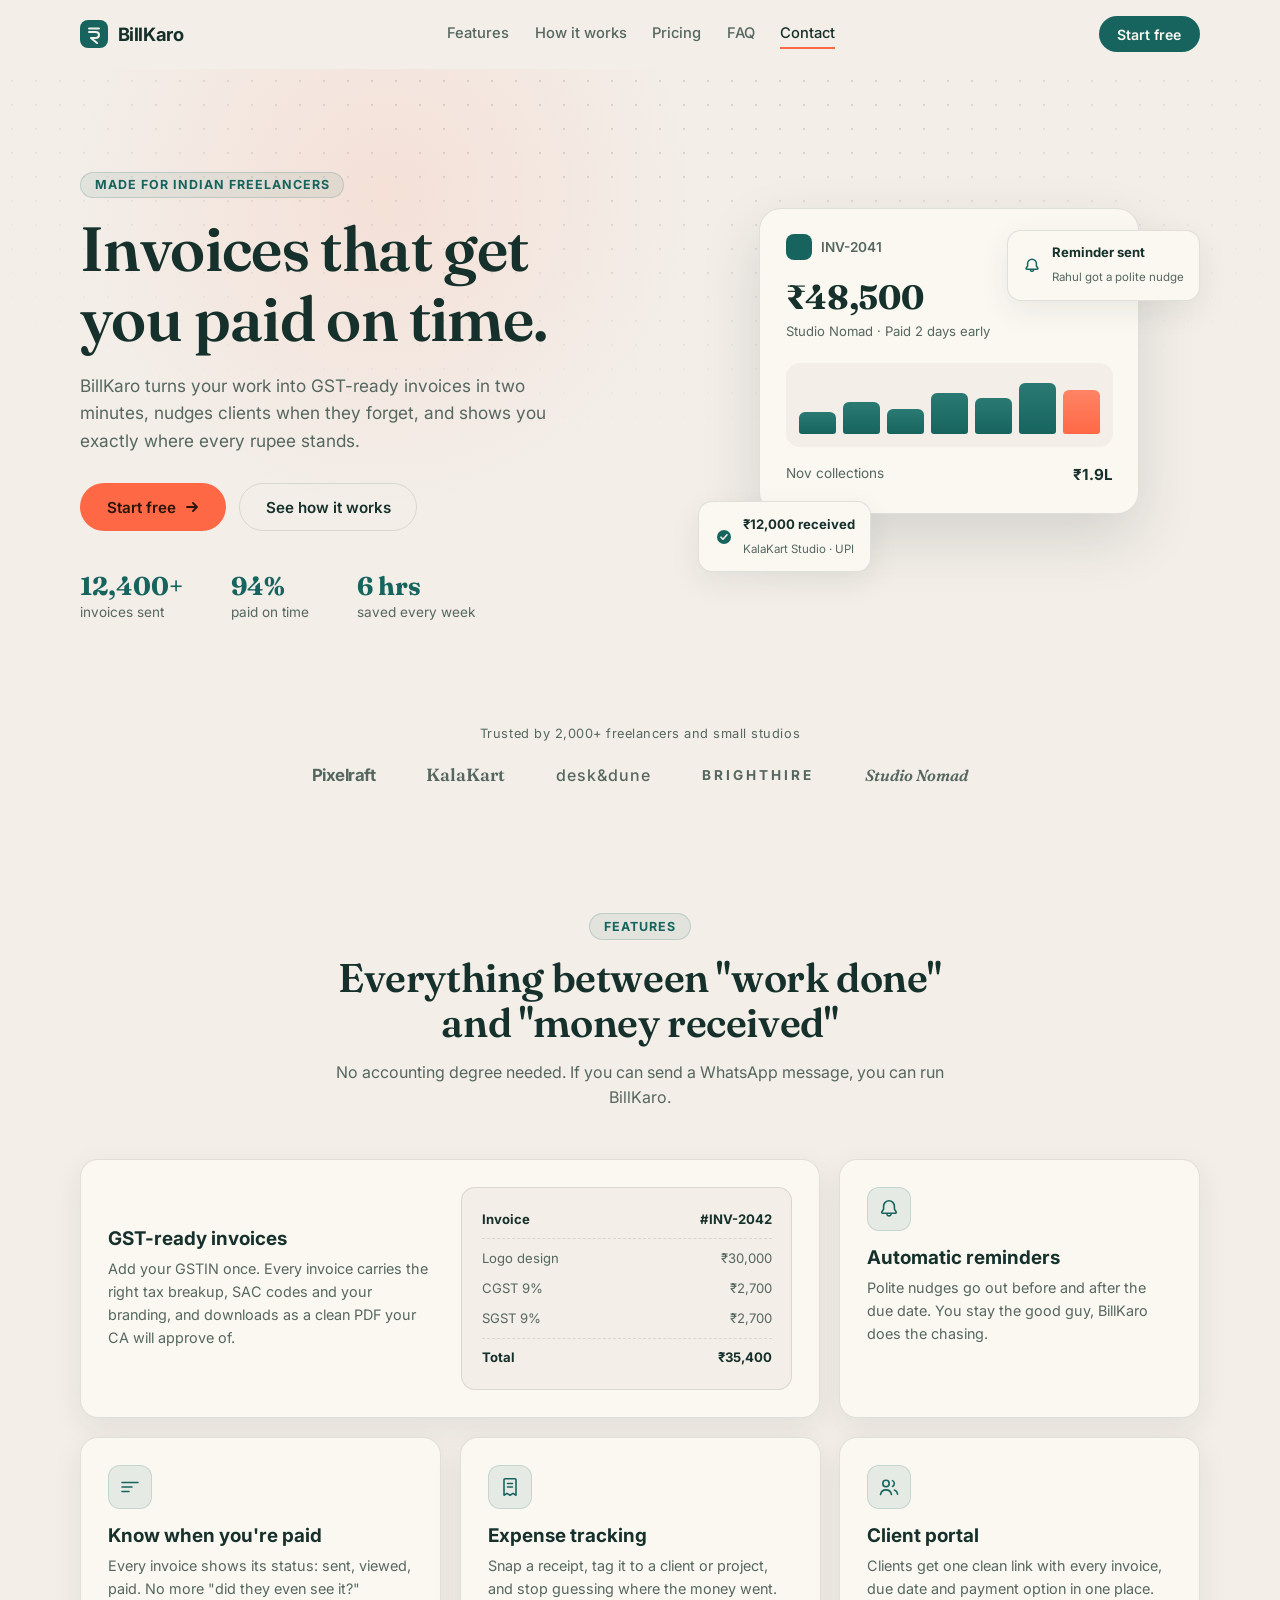
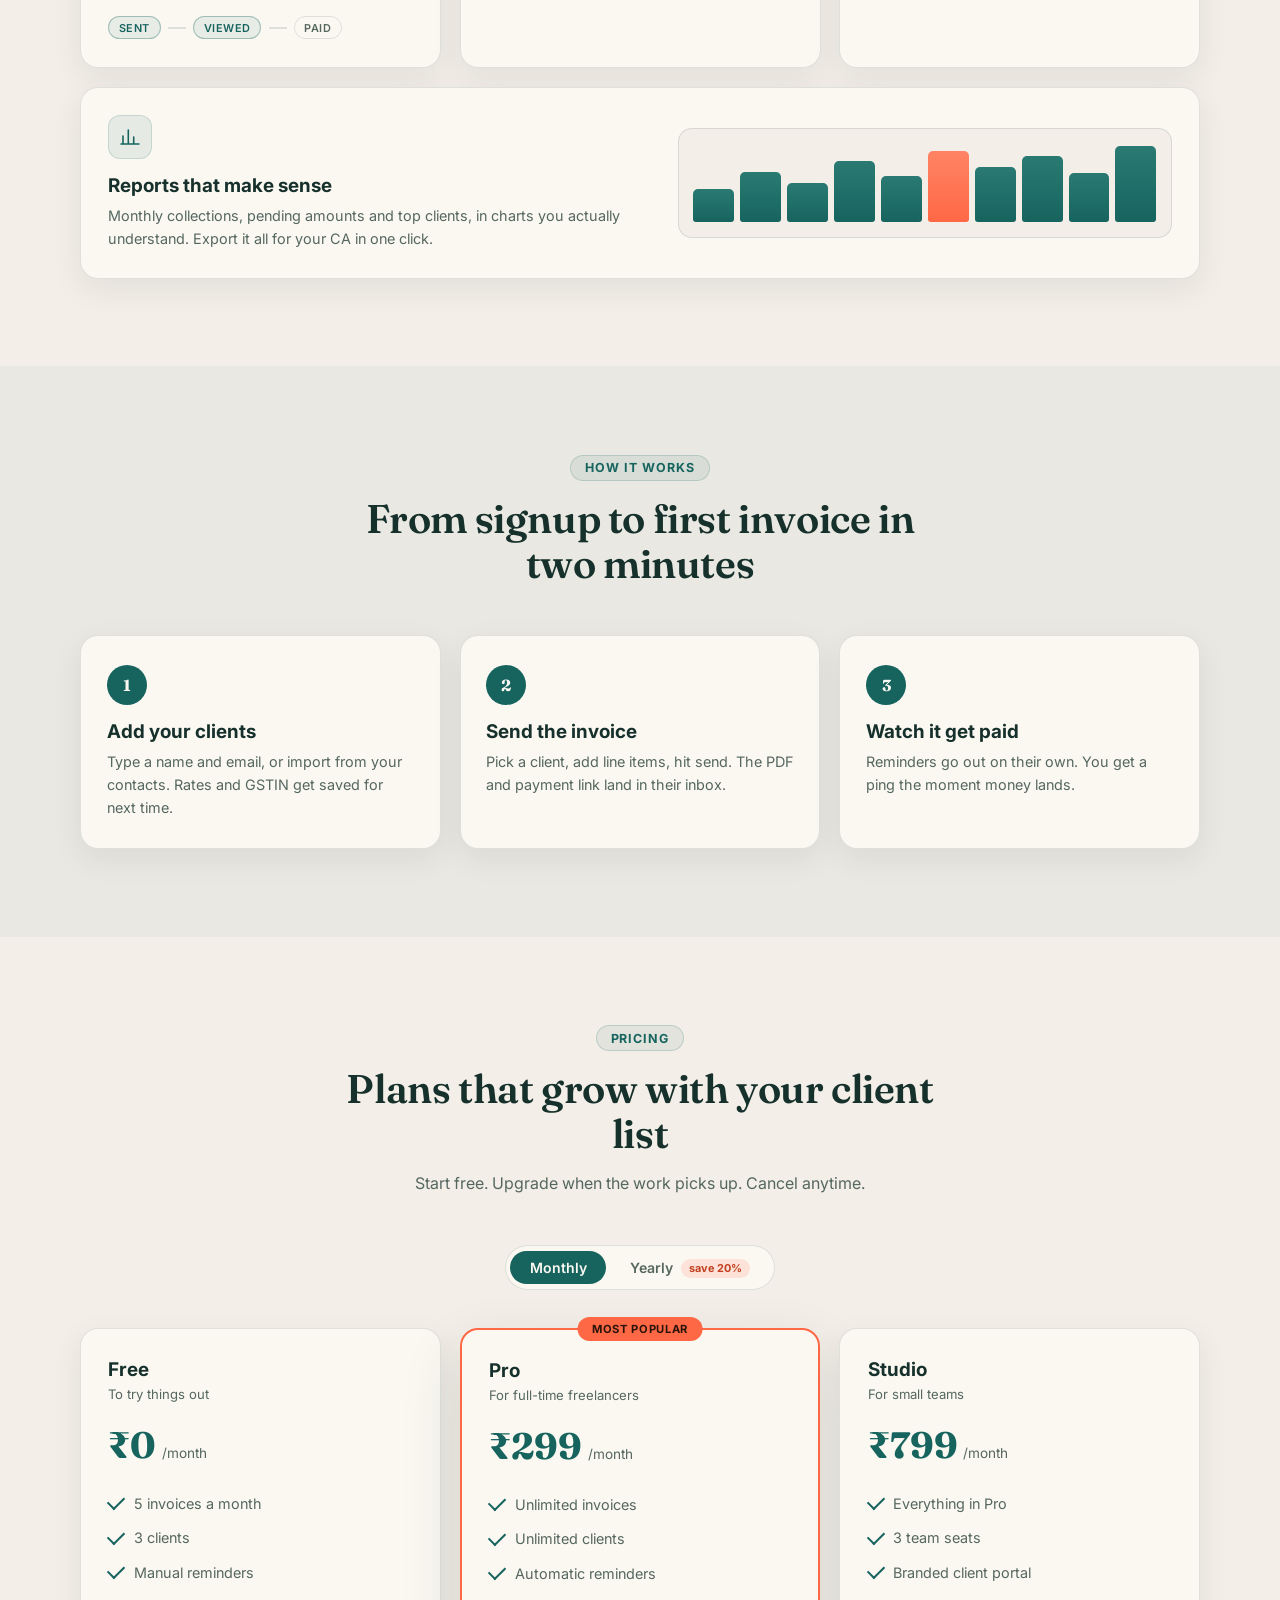
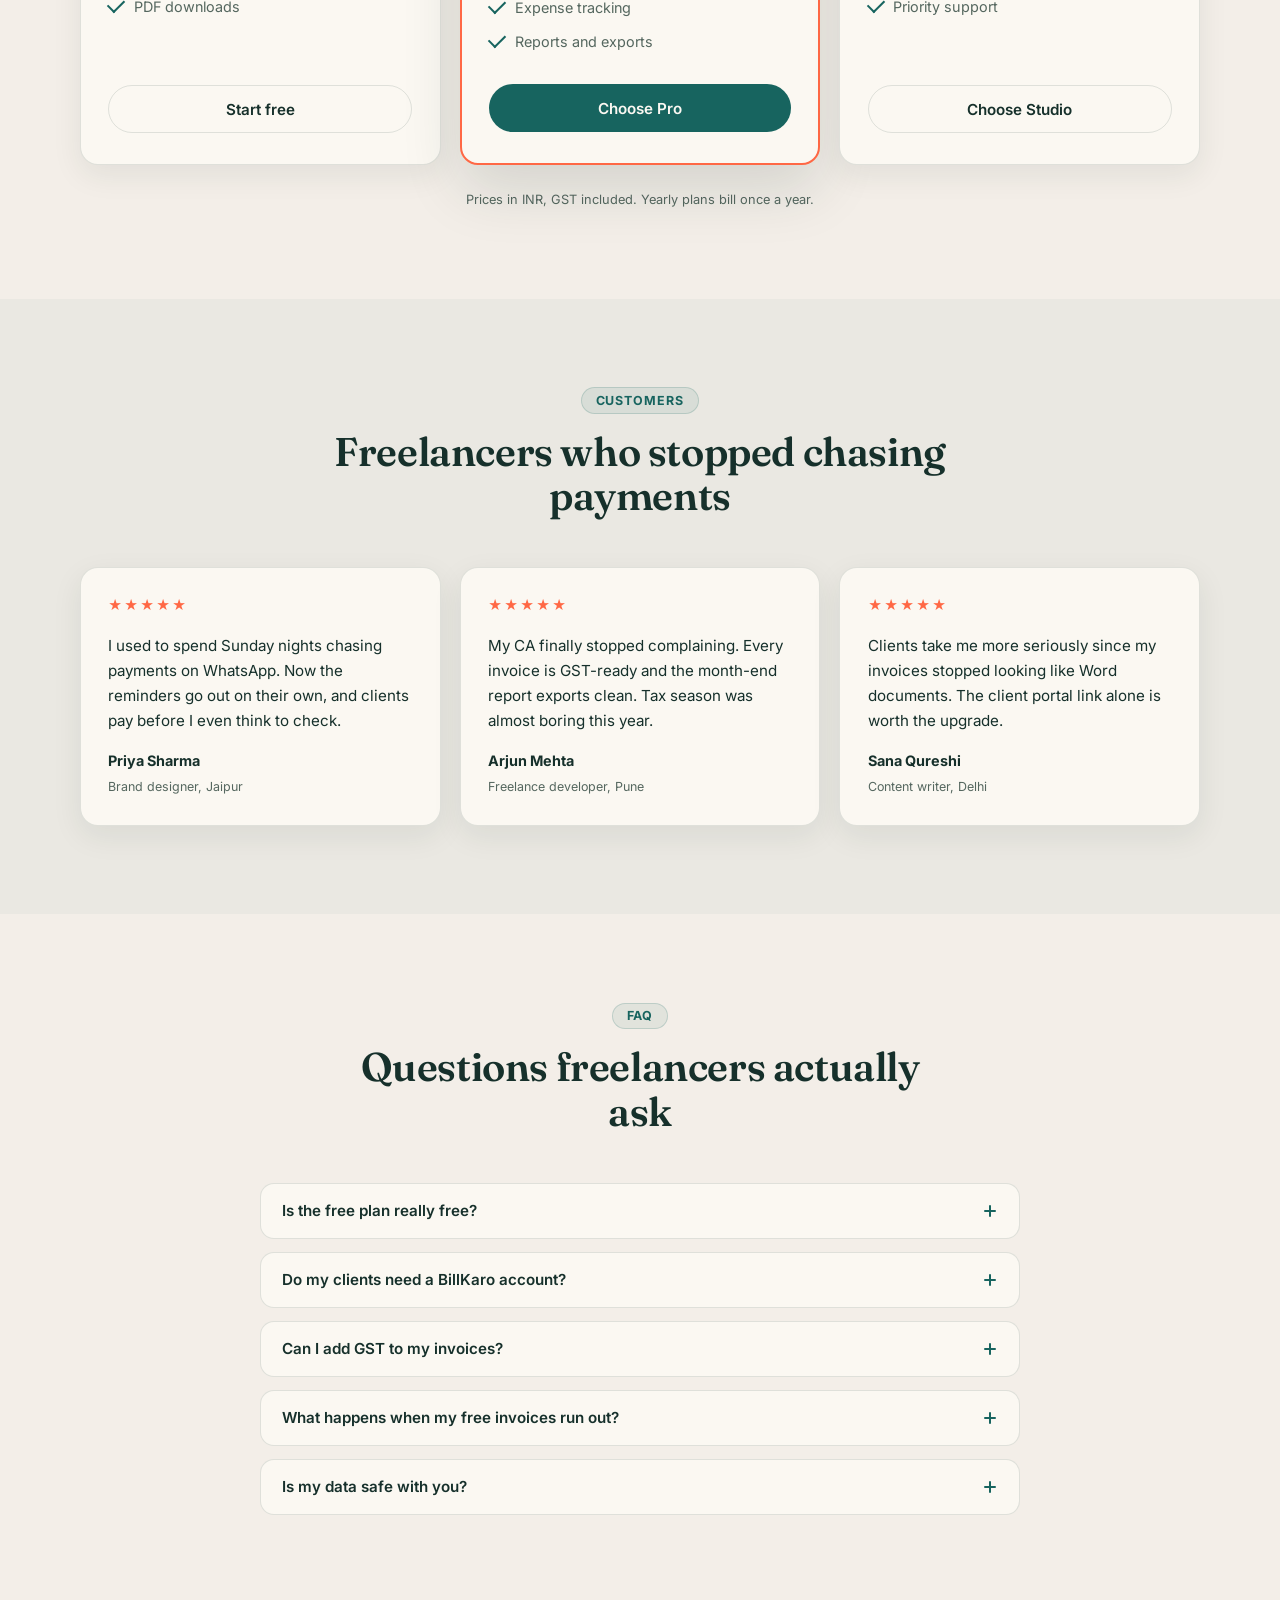
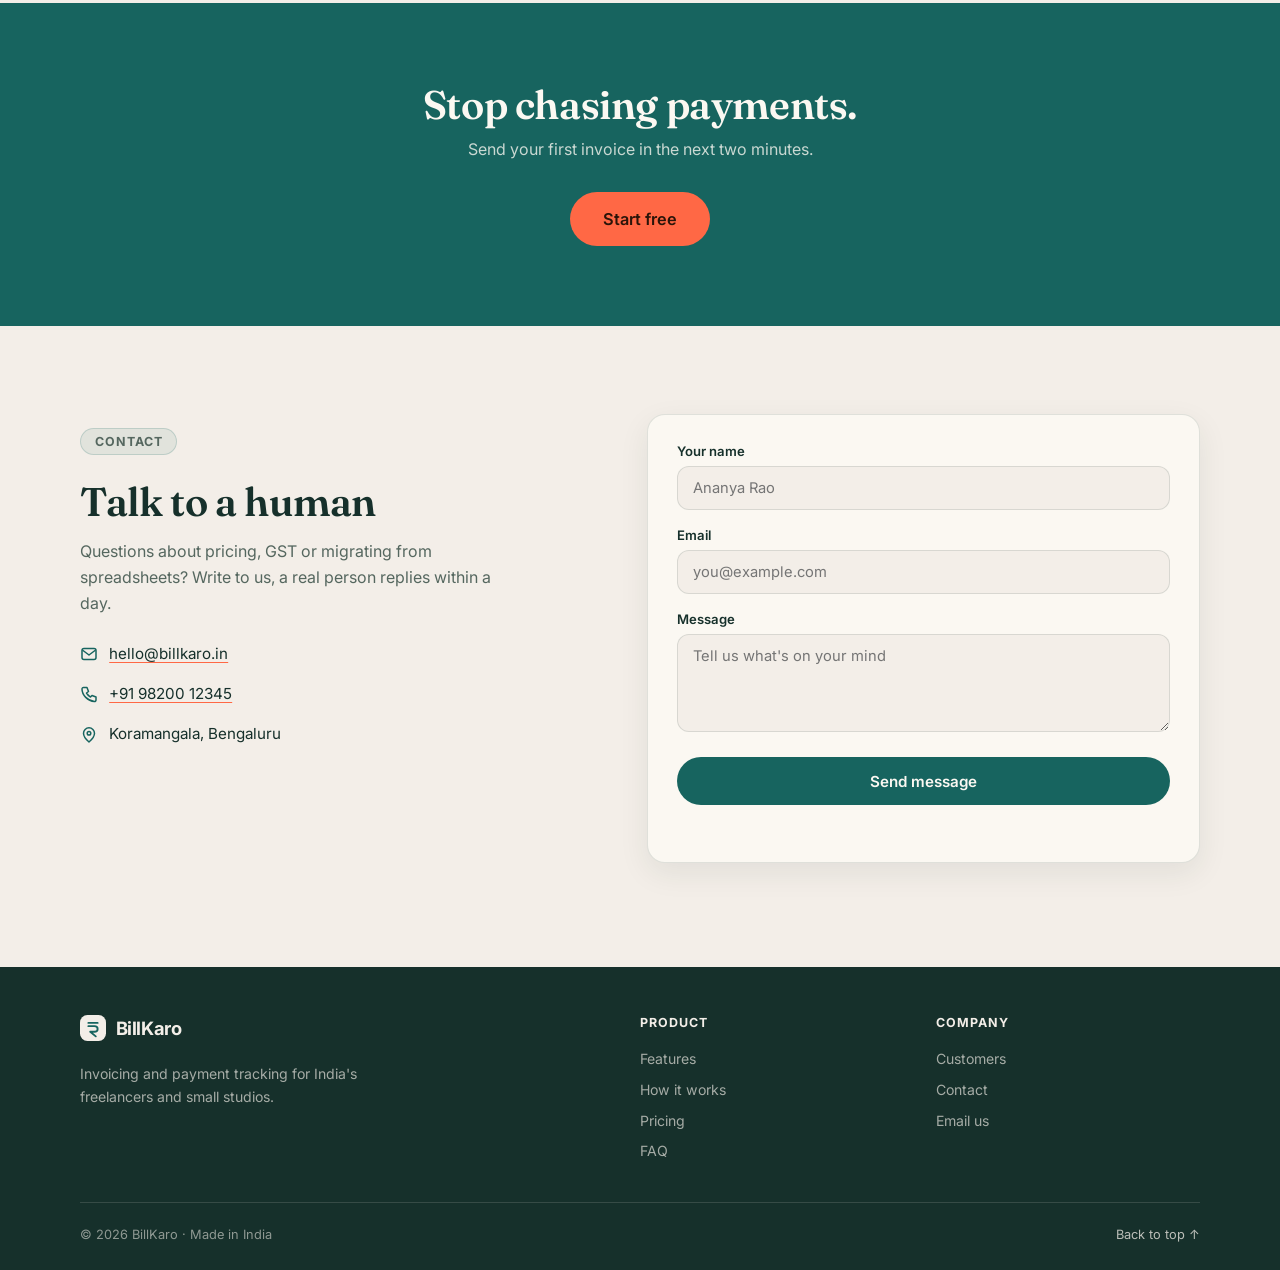
==== commit d6ba5a07: "Stretch the reports card full width so the grid doesn't leave a gap" ====
--- a/index.html
+++ b/index.html
@@ -190,12 +190,26 @@
             <p>Clients get one clean link with every invoice, due date and payment option in one place.</p>
           </article>
 
-          <article class="bento-card tilt reveal">
-            <span class="icon-chip" aria-hidden="true">
-              <svg width="22" height="22" viewBox="0 0 22 22" fill="none"><path d="M4 18V10M9.3 18V4M14.7 18v-7M20 18H2" stroke="#17645F" stroke-width="1.6" stroke-linecap="round"/></svg>
-            </span>
-            <h3>Reports that make sense</h3>
-            <p>Monthly collections, pending amounts and top clients, in charts you actually understand.</p>
+          <article class="bento-card card-full tilt reveal">
+            <div>
+              <span class="icon-chip" aria-hidden="true">
+                <svg width="22" height="22" viewBox="0 0 22 22" fill="none"><path d="M4 18V10M9.3 18V4M14.7 18v-7M20 18H2" stroke="#17645F" stroke-width="1.6" stroke-linecap="round"/></svg>
+              </span>
+              <h3>Reports that make sense</h3>
+              <p>Monthly collections, pending amounts and top clients, in charts you actually understand. Export it all for your CA in one click.</p>
+            </div>
+            <div class="report-chart" aria-hidden="true">
+              <span style="--h:42%"></span>
+              <span style="--h:64%"></span>
+              <span style="--h:50%"></span>
+              <span style="--h:78%"></span>
+              <span style="--h:58%"></span>
+              <span style="--h:90%"></span>
+              <span style="--h:70%"></span>
+              <span style="--h:84%"></span>
+              <span style="--h:62%"></span>
+              <span style="--h:96%"></span>
+            </div>
           </article>
         </div>
       </div>
--- a/assets/css/styles.css
+++ b/assets/css/styles.css
@@ -339,6 +339,34 @@
 }
 .card-wide h3 { margin-top: 0; }
 
+.card-full {
+  grid-column: span 6;
+  display: grid;
+  grid-template-columns: 1.1fr 1fr;
+  gap: 1.6rem;
+  align-items: center;
+}
+.card-full h3 { margin-top: 1rem; }
+
+.report-chart {
+  display: flex;
+  align-items: flex-end;
+  gap: 6px;
+  height: 110px;
+  padding: 0.9rem;
+  background: var(--bg);
+  border: 1px solid var(--line);
+  border-radius: 14px;
+}
+.report-chart span {
+  flex: 1;
+  height: var(--h, 50%);
+  min-height: 8%;
+  border-radius: 5px 5px 3px 3px;
+  background: linear-gradient(180deg, #2A7A73, var(--teal));
+}
+.report-chart span:nth-child(6) { background: linear-gradient(180deg, #FF8465, var(--coral)); }
+
 .icon-chip {
   display: inline-flex;
   align-items: center;
@@ -744,7 +772,7 @@
   .hero-visual { min-height: 340px; margin-top: 1rem; }
   .bento { grid-template-columns: repeat(2, 1fr); }
   .bento-card, .card-wide { grid-column: span 1; }
-  .card-wide { grid-column: span 2; }
+  .card-wide, .card-full { grid-column: span 2; }
   .steps, .plans, .quotes { grid-template-columns: 1fr; max-width: 460px; margin: 0 auto; }
   .plan-popular { order: -1; }
   .contact-grid { grid-template-columns: 1fr; }
@@ -774,7 +802,7 @@
   .nav-links a:hover, .nav-links a.active { border-bottom-color: var(--line); color: var(--teal); }
   .nav-cta-mobile { display: inline-flex; margin: 0.7rem 0.3rem; border-bottom: 0; }
   .bento { grid-template-columns: 1fr; }
-  .card-wide { grid-column: span 1; grid-template-columns: 1fr; }
+  .card-wide, .card-full { grid-column: span 1; grid-template-columns: 1fr; }
   .float-reminder { right: -4px; top: 2%; }
   .float-received { left: -4px; bottom: 0; }
   .hero-stats { gap: 1.2rem; }
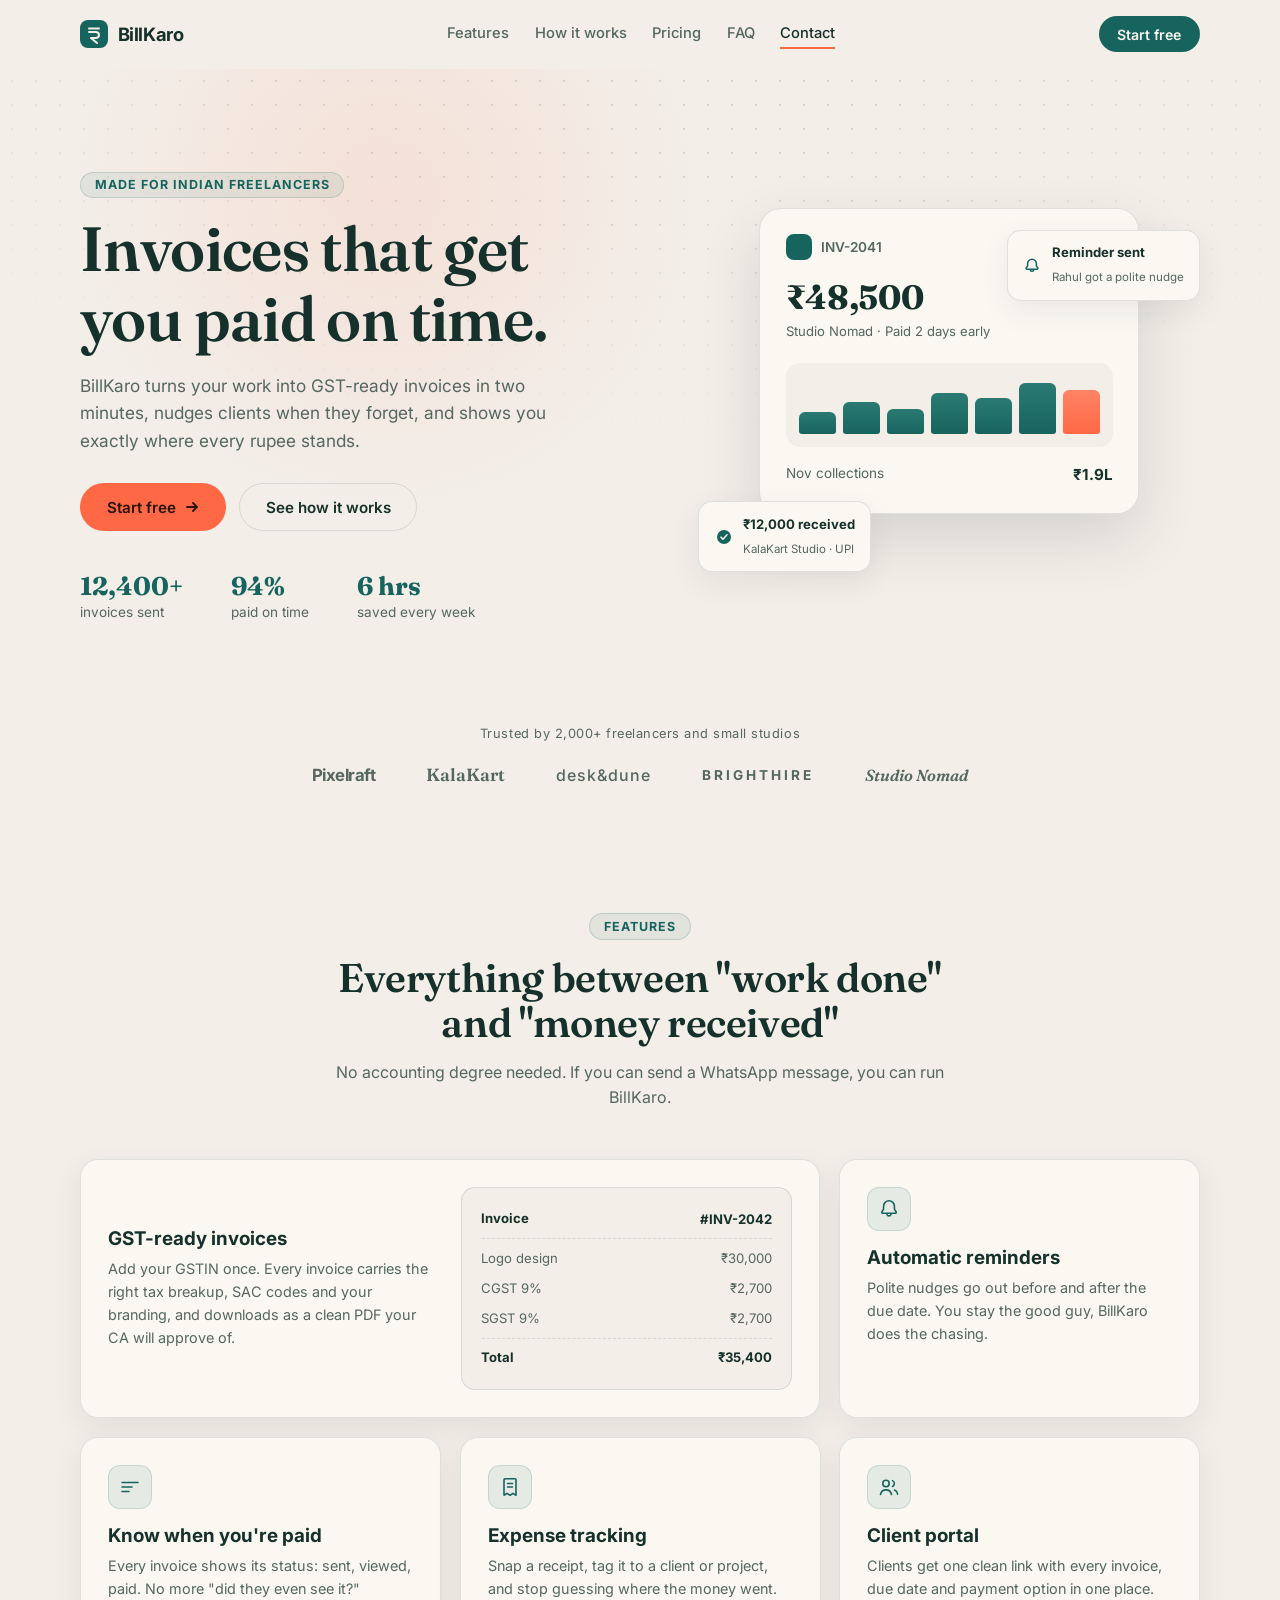
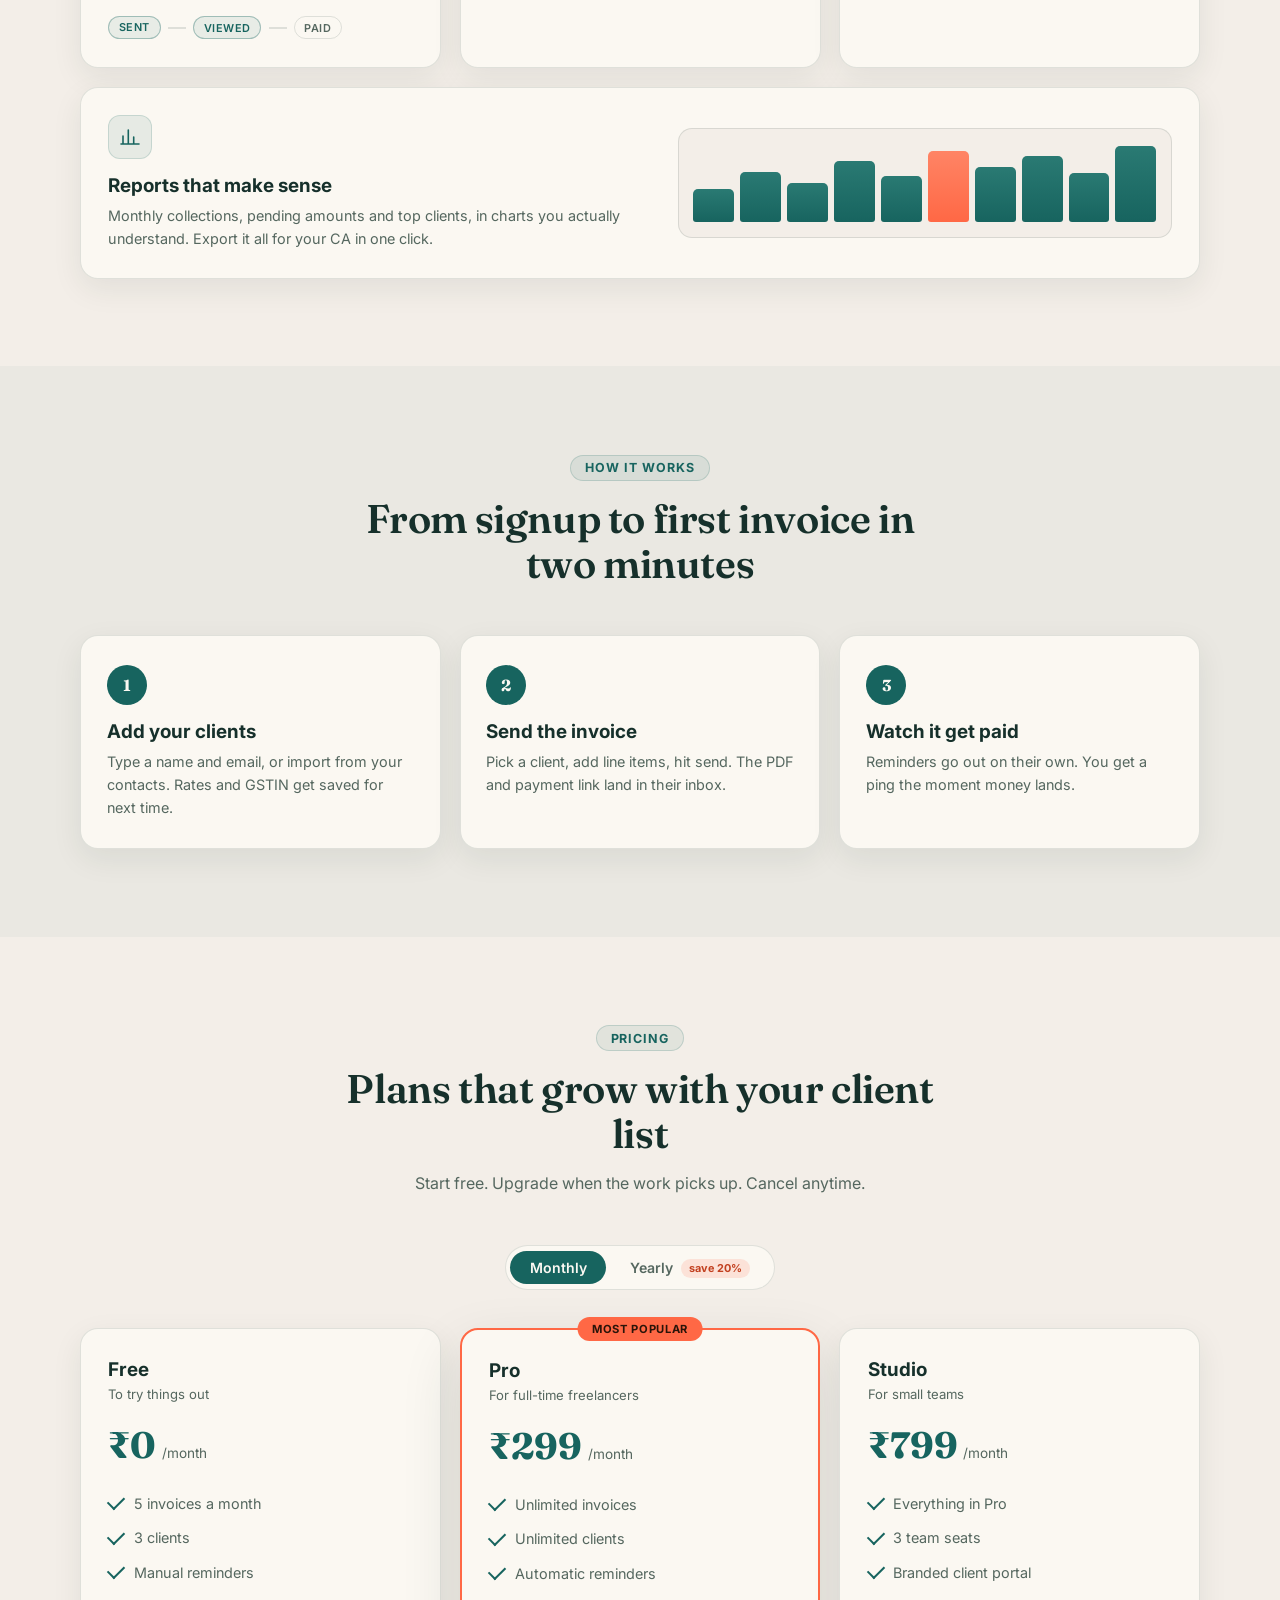
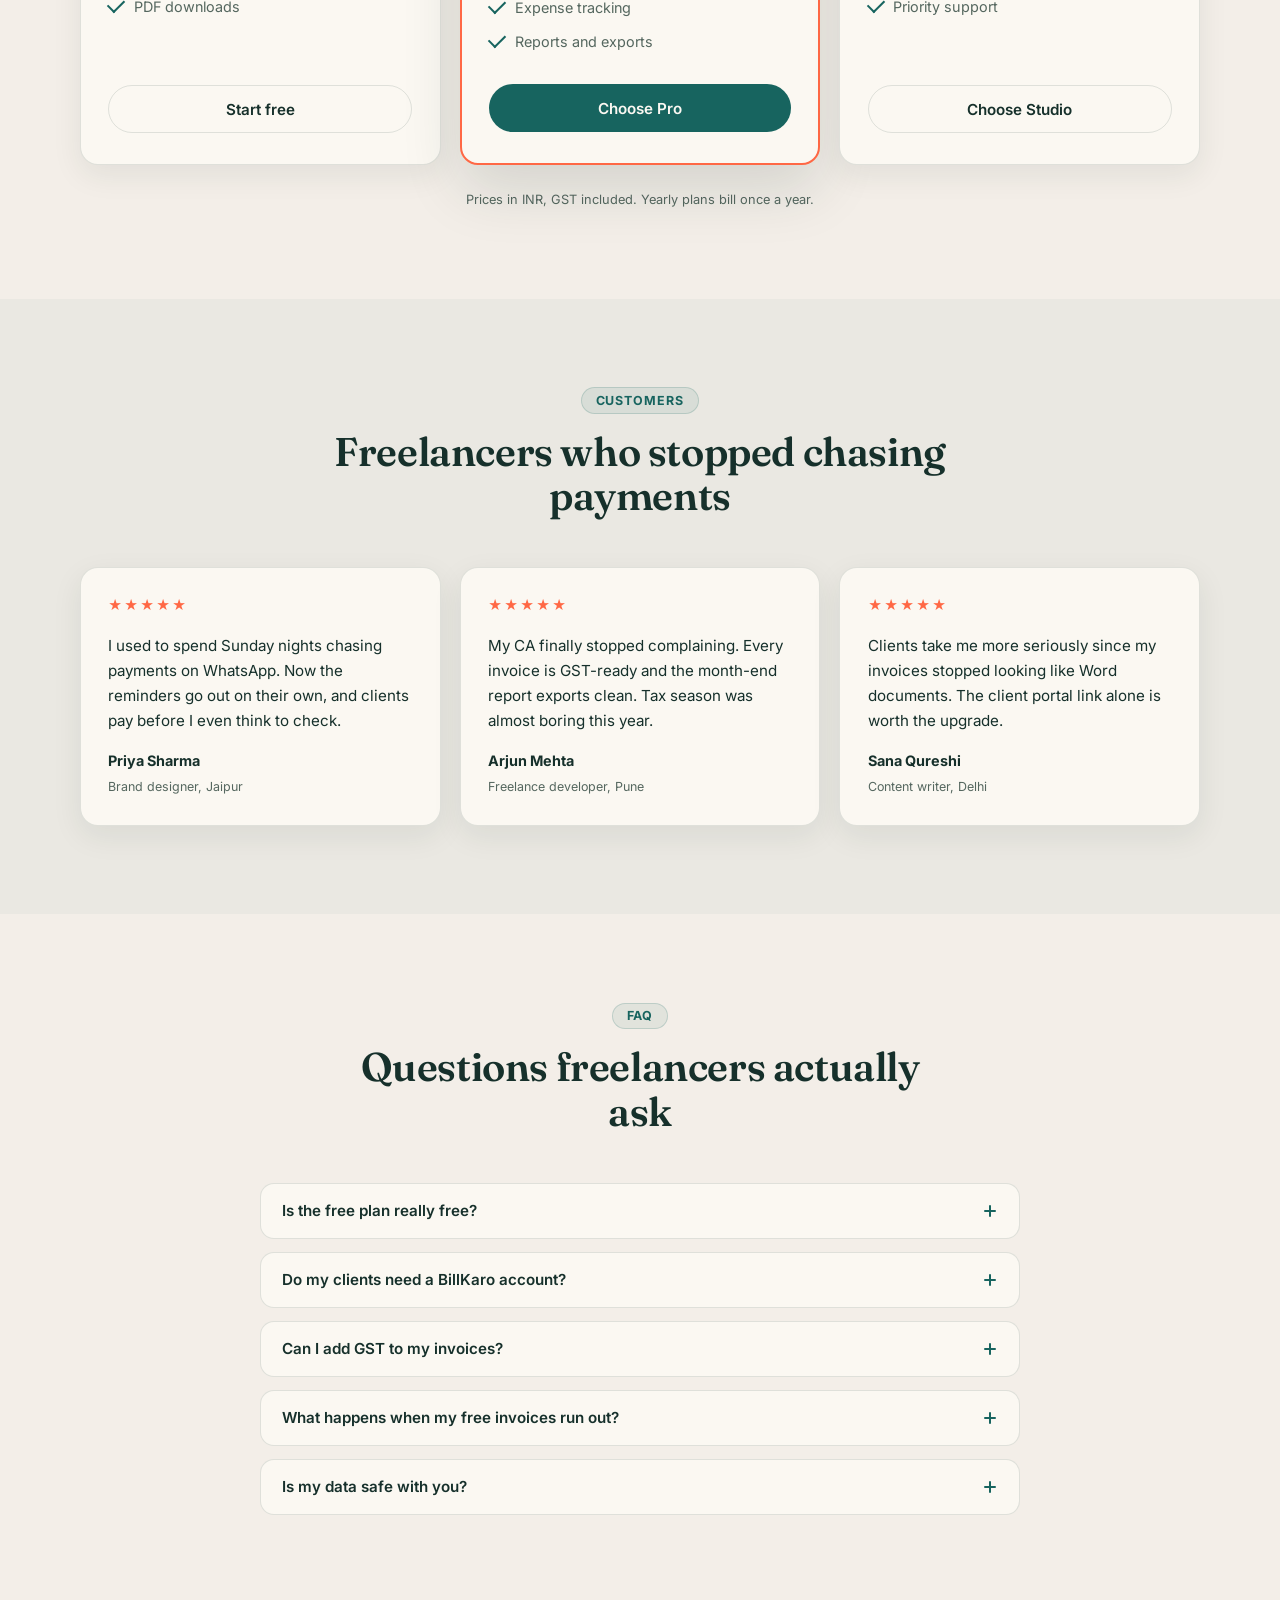
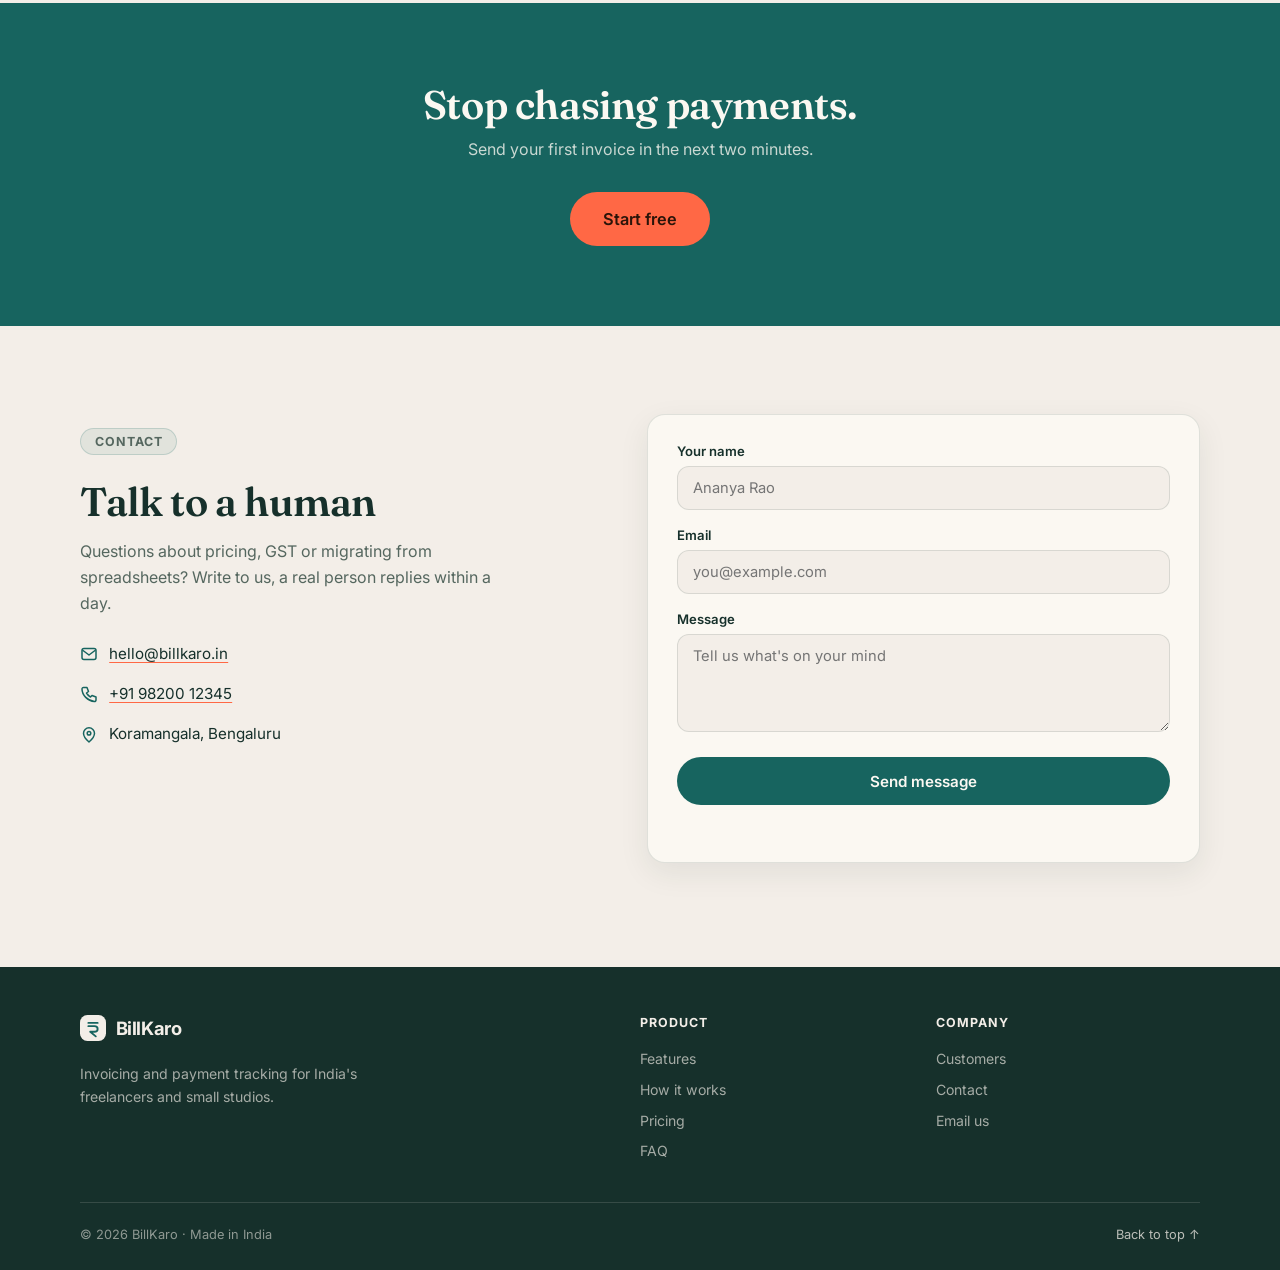
==== commit 91e026a2: "Cache-bust CSS and JS so returning visitors get the latest build" ====
--- a/index.html
+++ b/index.html
@@ -12,7 +12,7 @@
   <link rel="preconnect" href="https://fonts.googleapis.com">
   <link rel="preconnect" href="https://fonts.gstatic.com" crossorigin>
   <link href="https://fonts.googleapis.com/css2?family=Fraunces:opsz,wght@9..144,500;9..144,600;9..144,700&family=Inter:wght@400;500;600;700&display=swap" rel="stylesheet">
-  <link rel="stylesheet" href="assets/css/styles.css">
+  <link rel="stylesheet" href="assets/css/styles.css?v=3">
 </head>
 <body>
   <a class="skip-link" href="#main">Skip to content</a>
@@ -483,6 +483,6 @@
 
   <button type="button" class="to-top" id="toTop" aria-label="Back to top" hidden>↑</button>
 
-  <script src="assets/js/main.js" defer></script>
+  <script src="assets/js/main.js?v=3" defer></script>
 </body>
 </html>
--- a/assets/css/styles.css
+++ b/assets/css/styles.css
@@ -800,7 +800,13 @@
   .nav-links.open { display: flex; }
   .nav-links a { padding: 0.85rem 0.3rem; border-bottom: 1px solid var(--line); }
   .nav-links a:hover, .nav-links a.active { border-bottom-color: var(--line); color: var(--teal); }
-  .nav-cta-mobile { display: inline-flex; margin: 0.7rem 0.3rem; border-bottom: 0; }
+  .nav-links a.nav-cta-mobile {
+    display: inline-flex;
+    margin: 0.7rem 0.3rem;
+    border-bottom: 0;
+    color: #FBF8F2;
+    justify-content: center;
+  }
   .bento { grid-template-columns: 1fr; }
   .card-wide, .card-full { grid-column: span 1; grid-template-columns: 1fr; }
   .float-reminder { right: -4px; top: 2%; }
